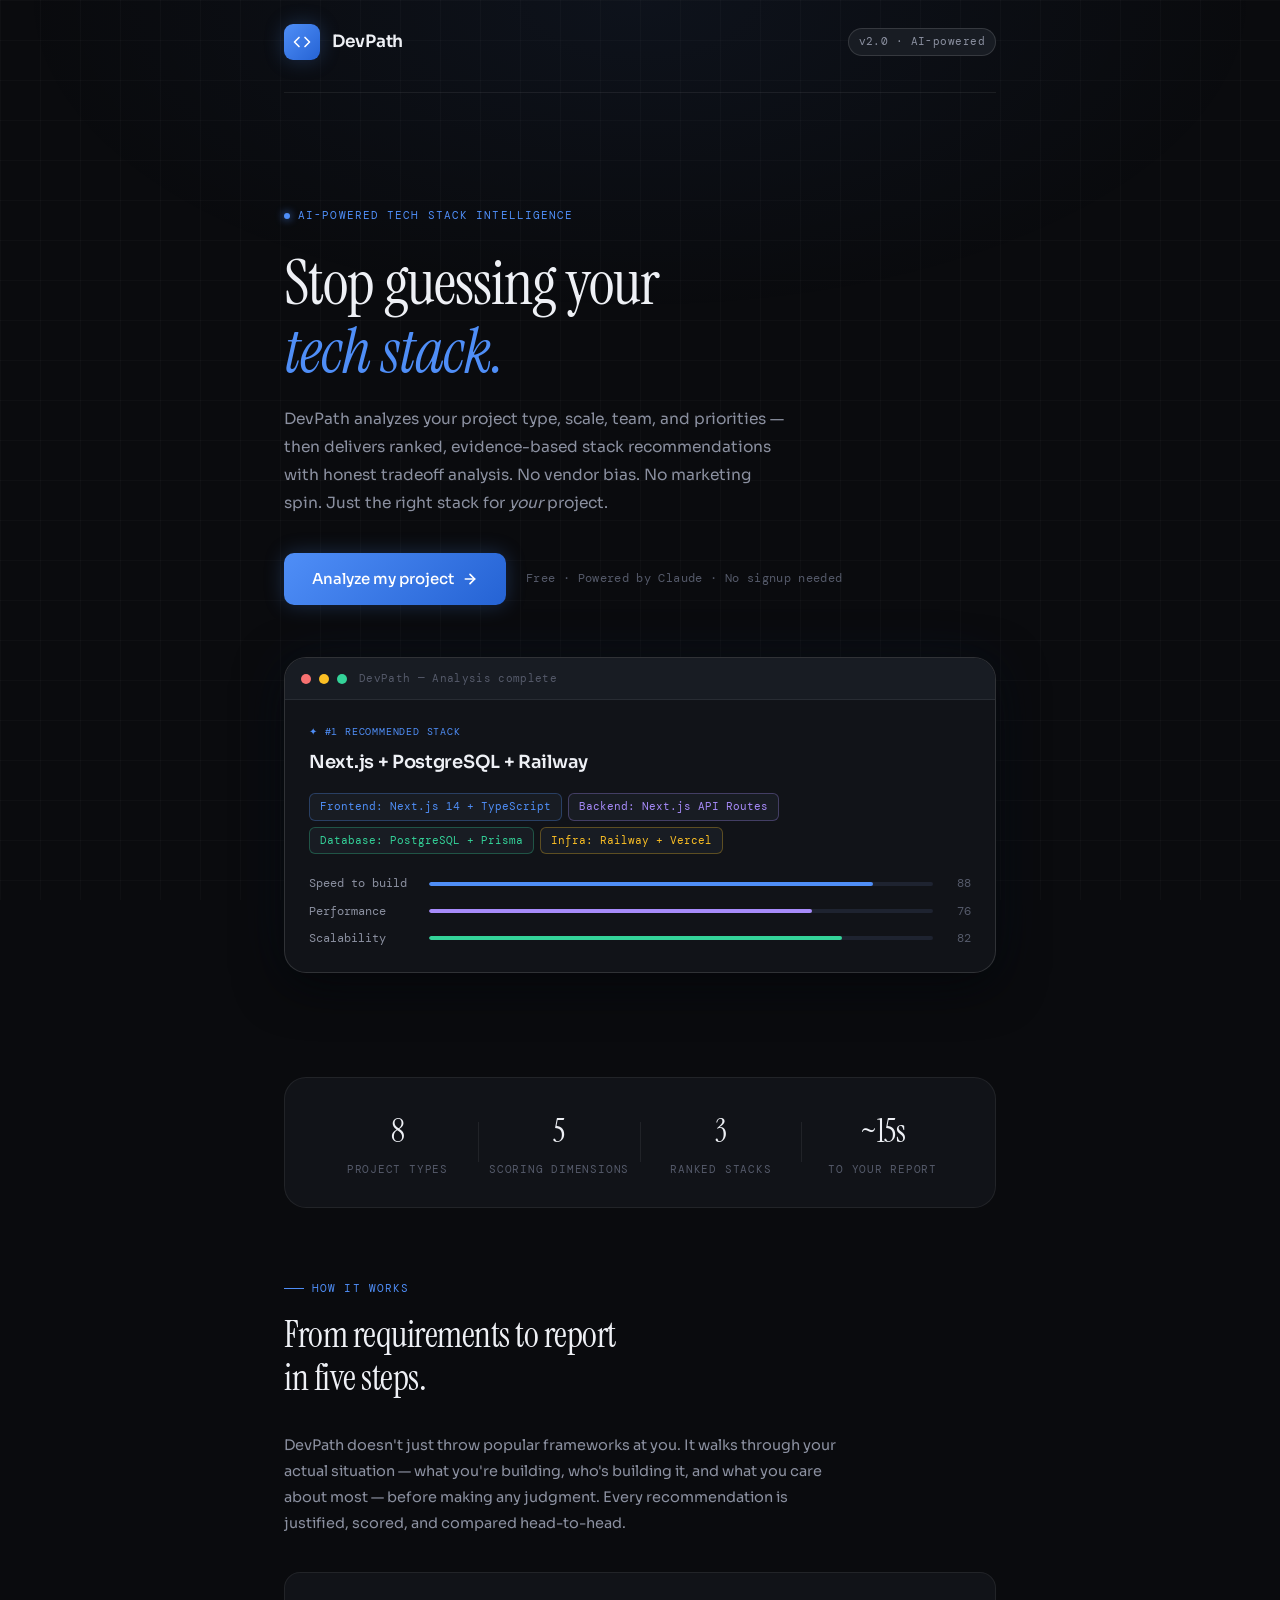
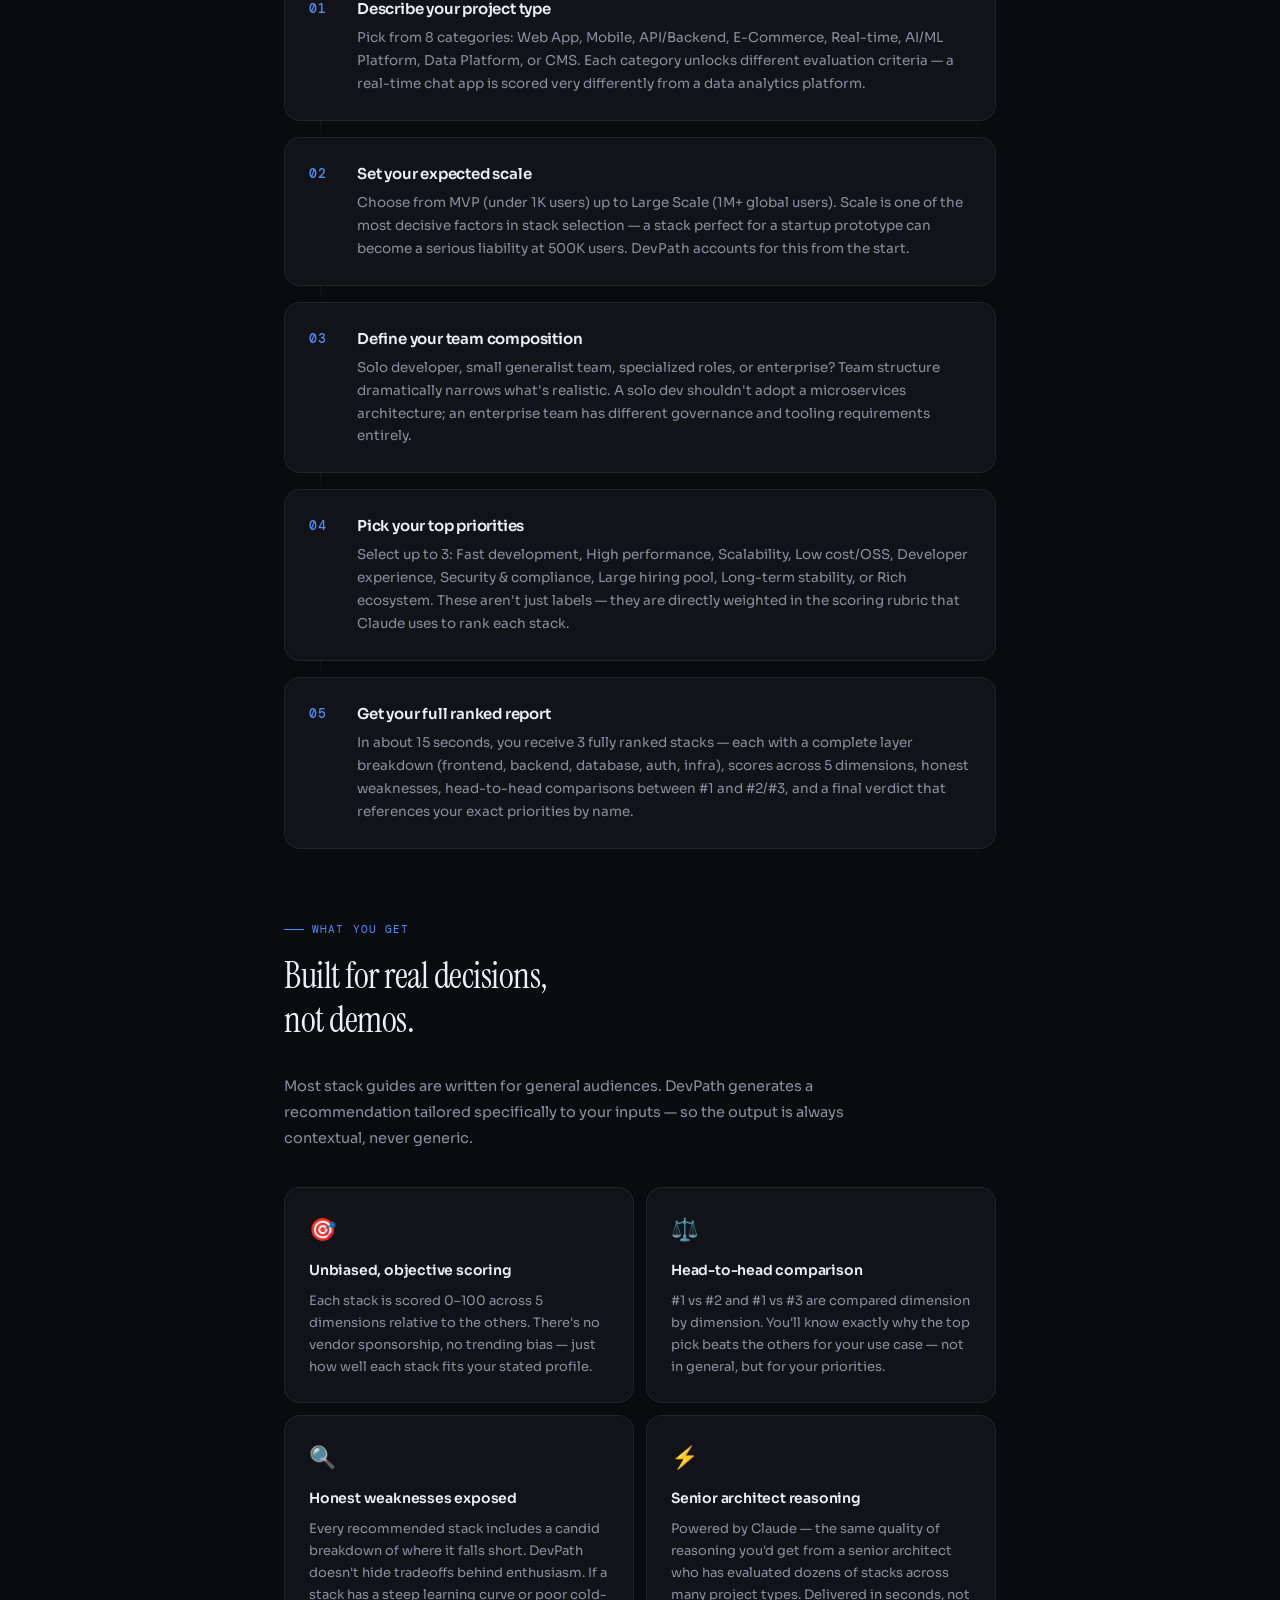
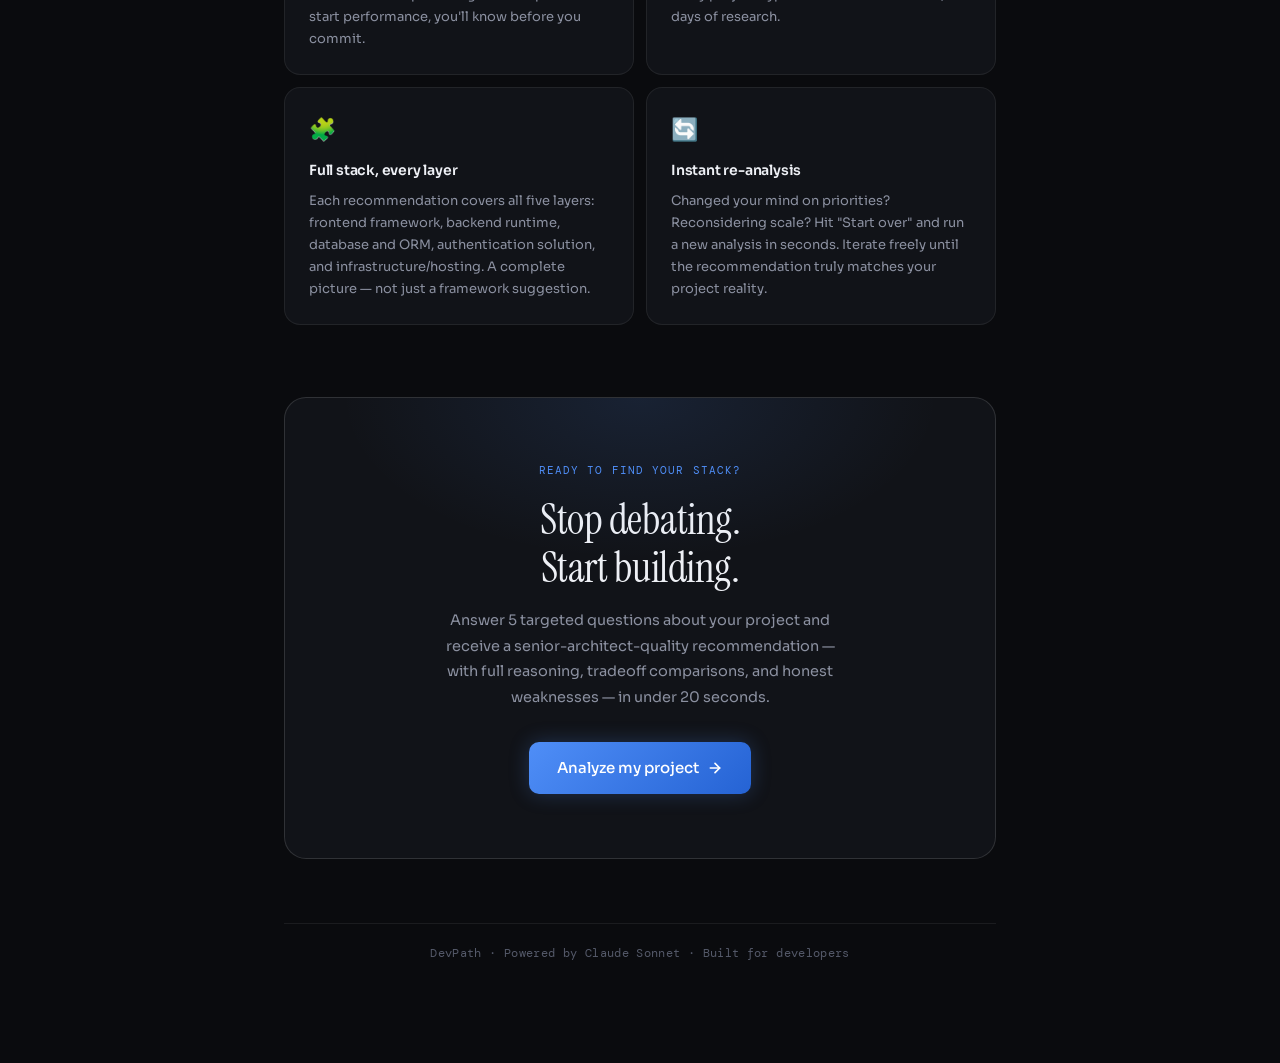
==== index.html @ 0ebc1e2a "Stable" ====
<!DOCTYPE html>
<html lang="en">
<head>
  <meta charset="UTF-8" />
  <meta name="viewport" content="width=device-width, initial-scale=1.0" />
  <title>DevPath — Tech Stack Recommender</title>
  <link rel="preconnect" href="https://fonts.googleapis.com" />
  <link rel="preconnect" href="https://fonts.gstatic.com" crossorigin />
  <link href="https://fonts.googleapis.com/css2?family=DM+Mono:ital,wght@0,300;0,400;0,500;1,300&family=Instrument+Serif:ital@0;1&family=Sora:wght@300;400;500;600;700&display=swap" rel="stylesheet" />
  <link rel="stylesheet" href="daaz.css" />
</head>
<body>

<div class="app-wrap">

  <!-- ── Nav ── -->
  <nav class="nav">
    <div class="nav-logo">
      <svg viewBox="0 0 24 24" fill="none" stroke="white" stroke-width="2.2" stroke-linecap="round" stroke-linejoin="round">
        <polyline points="16 18 22 12 16 6"/><polyline points="8 6 2 12 8 18"/>
      </svg>
    </div>
    <span class="nav-name">DevPath</span>
    <span class="nav-tag">v2.0 · AI-powered</span>
  </nav>

  <!-- ══════════════════════════════════════
       HERO
  ══════════════════════════════════════ -->
  <div class="hero">
    <div class="hero-eyebrow">
      <span class="hero-eyebrow-dot"></span>
      AI-Powered Tech Stack Intelligence
    </div>
    <h1 class="hero-title">Stop guessing your<br><em>tech stack.</em></h1>
    <p class="hero-desc">
      DevPath analyzes your project type, scale, team, and priorities — then delivers
      ranked, evidence-based stack recommendations with honest tradeoff analysis.
      No vendor bias. No marketing spin. Just the right stack for <em>your</em> project.
    </p>
    <div class="hero-cta-row">
      <a href="app.html" class="btn-primary btn-hero">
        <span>Analyze my project</span>
        <svg width="16" height="16" viewBox="0 0 24 24" fill="none" stroke="currentColor" stroke-width="2.5" stroke-linecap="round" stroke-linejoin="round">
          <line x1="5" y1="12" x2="19" y2="12"/><polyline points="12 5 19 12 12 19"/>
        </svg>
      </a>
      <div class="hero-cta-note">Free · Powered by Claude · No signup needed</div>
    </div>

    <!-- Preview Card -->
    <div class="hero-preview">
      <div class="preview-bar">
        <div class="preview-dot r"></div>
        <div class="preview-dot y"></div>
        <div class="preview-dot g"></div>
        <span class="preview-bar-label">DevPath — Analysis complete</span>
      </div>
      <div class="preview-body">
        <div class="preview-rec-badge">✦ #1 Recommended Stack</div>
        <div class="preview-stack-name">Next.js + PostgreSQL + Railway</div>
        <div class="preview-chips">
          <span class="preview-chip fe">Frontend: Next.js 14 + TypeScript</span>
          <span class="preview-chip be">Backend: Next.js API Routes</span>
          <span class="preview-chip db">Database: PostgreSQL + Prisma</span>
          <span class="preview-chip inf">Infra: Railway + Vercel</span>
        </div>
        <div class="preview-bars">
          <div class="preview-bar-row">
            <span>Speed to build</span>
            <div class="preview-track"><div class="preview-fill pf-speed" style="width:88%"></div></div>
            <span>88</span>
          </div>
          <div class="preview-bar-row">
            <span>Performance</span>
            <div class="preview-track"><div class="preview-fill pf-perf" style="width:76%"></div></div>
            <span>76</span>
          </div>
          <div class="preview-bar-row">
            <span>Scalability</span>
            <div class="preview-track"><div class="preview-fill pf-scale" style="width:82%"></div></div>
            <span>82</span>
          </div>
        </div>
      </div>
    </div>
  </div>

  <!-- ══════════════════════════════════════
       STATS BAR
  ══════════════════════════════════════ -->
  <div class="stats-bar">
    <div class="stat-item">
      <div class="stat-num">8</div>
      <div class="stat-label">Project types</div>
    </div>
    <div class="stat-divider"></div>
    <div class="stat-item">
      <div class="stat-num">5</div>
      <div class="stat-label">Scoring dimensions</div>
    </div>
    <div class="stat-divider"></div>
    <div class="stat-item">
      <div class="stat-num">3</div>
      <div class="stat-label">Ranked stacks</div>
    </div>
    <div class="stat-divider"></div>
    <div class="stat-item">
      <div class="stat-num">~15s</div>
      <div class="stat-label">To your report</div>
    </div>
  </div>

  <!-- ══════════════════════════════════════
       HOW IT WORKS
  ══════════════════════════════════════ -->
  <div class="how-section">
    <div class="how-eyebrow">How it works</div>
    <h2 class="how-title">From requirements to report<br>in five steps.</h2>
    <p class="how-subtitle">
      DevPath doesn't just throw popular frameworks at you. It walks through your actual situation —
      what you're building, who's building it, and what you care about most — before making any judgment.
      Every recommendation is justified, scored, and compared head-to-head.
    </p>

    <div class="how-steps">

      <div class="how-step">
        <div class="how-step-num">01</div>
        <div class="how-step-body">
          <div class="how-step-title">Describe your project type</div>
          <div class="how-step-desc">
            Pick from 8 categories: Web App, Mobile, API/Backend, E-Commerce, Real-time,
            AI/ML Platform, Data Platform, or CMS. Each category unlocks different evaluation
            criteria — a real-time chat app is scored very differently from a data analytics platform.
          </div>
        </div>
      </div>
      <div class="how-connector"></div>

      <div class="how-step">
        <div class="how-step-num">02</div>
        <div class="how-step-body">
          <div class="how-step-title">Set your expected scale</div>
          <div class="how-step-desc">
            Choose from MVP (under 1K users) up to Large Scale (1M+ global users). Scale is one of
            the most decisive factors in stack selection — a stack perfect for a startup prototype
            can become a serious liability at 500K users. DevPath accounts for this from the start.
          </div>
        </div>
      </div>
      <div class="how-connector"></div>

      <div class="how-step">
        <div class="how-step-num">03</div>
        <div class="how-step-body">
          <div class="how-step-title">Define your team composition</div>
          <div class="how-step-desc">
            Solo developer, small generalist team, specialized roles, or enterprise? Team structure
            dramatically narrows what's realistic. A solo dev shouldn't adopt a microservices
            architecture; an enterprise team has different governance and tooling requirements entirely.
          </div>
        </div>
      </div>
      <div class="how-connector"></div>

      <div class="how-step">
        <div class="how-step-num">04</div>
        <div class="how-step-body">
          <div class="how-step-title">Pick your top priorities</div>
          <div class="how-step-desc">
            Select up to 3: Fast development, High performance, Scalability, Low cost/OSS,
            Developer experience, Security &amp; compliance, Large hiring pool, Long-term stability,
            or Rich ecosystem. These aren't just labels — they are directly weighted in the scoring
            rubric that Claude uses to rank each stack.
          </div>
        </div>
      </div>
      <div class="how-connector"></div>

      <div class="how-step">
        <div class="how-step-num">05</div>
        <div class="how-step-body">
          <div class="how-step-title">Get your full ranked report</div>
          <div class="how-step-desc">
            In about 15 seconds, you receive 3 fully ranked stacks — each with a complete layer
            breakdown (frontend, backend, database, auth, infra), scores across 5 dimensions,
            honest weaknesses, head-to-head comparisons between #1 and #2/#3, and a final
            verdict that references your exact priorities by name.
          </div>
        </div>
      </div>

    </div>
  </div>

  <!-- ══════════════════════════════════════
       FEATURE GRID
  ══════════════════════════════════════ -->
  <div class="feat-section">
    <div class="how-eyebrow">What you get</div>
    <h2 class="how-title">Built for real decisions,<br>not demos.</h2>
    <p class="how-subtitle">
      Most stack guides are written for general audiences. DevPath generates a recommendation
      tailored specifically to your inputs — so the output is always contextual, never generic.
    </p>

    <div class="feat-grid">
      <div class="feat-card">
        <div class="feat-icon">🎯</div>
        <div class="feat-title">Unbiased, objective scoring</div>
        <div class="feat-desc">
          Each stack is scored 0–100 across 5 dimensions relative to the others. There's no
          vendor sponsorship, no trending bias — just how well each stack fits your stated profile.
        </div>
      </div>
      <div class="feat-card">
        <div class="feat-icon">⚖️</div>
        <div class="feat-title">Head-to-head comparison</div>
        <div class="feat-desc">
          #1 vs #2 and #1 vs #3 are compared dimension by dimension. You'll know exactly why
          the top pick beats the others for your use case — not in general, but for your priorities.
        </div>
      </div>
      <div class="feat-card">
        <div class="feat-icon">🔍</div>
        <div class="feat-title">Honest weaknesses exposed</div>
        <div class="feat-desc">
          Every recommended stack includes a candid breakdown of where it falls short. DevPath
          doesn't hide tradeoffs behind enthusiasm. If a stack has a steep learning curve or
          poor cold-start performance, you'll know before you commit.
        </div>
      </div>
      <div class="feat-card">
        <div class="feat-icon">⚡</div>
        <div class="feat-title">Senior architect reasoning</div>
        <div class="feat-desc">
          Powered by Claude — the same quality of reasoning you'd get from a senior architect
          who has evaluated dozens of stacks across many project types. Delivered in seconds,
          not days of research.
        </div>
      </div>
      <div class="feat-card">
        <div class="feat-icon">🧩</div>
        <div class="feat-title">Full stack, every layer</div>
        <div class="feat-desc">
          Each recommendation covers all five layers: frontend framework, backend runtime,
          database and ORM, authentication solution, and infrastructure/hosting. A complete
          picture — not just a framework suggestion.
        </div>
      </div>
      <div class="feat-card">
        <div class="feat-icon">🔄</div>
        <div class="feat-title">Instant re-analysis</div>
        <div class="feat-desc">
          Changed your mind on priorities? Reconsidering scale? Hit "Start over" and run a
          new analysis in seconds. Iterate freely until the recommendation truly matches your
          project reality.
        </div>
      </div>
    </div>
  </div>

  <!-- ══════════════════════════════════════
       BOTTOM CTA
  ══════════════════════════════════════ -->
  <div class="bottom-cta">
    <div class="bottom-cta-glow"></div>
    <div class="bottom-cta-label">Ready to find your stack?</div>
    <h2 class="bottom-cta-title">Stop debating.<br>Start building.</h2>
    <p class="bottom-cta-desc">
      Answer 5 targeted questions about your project and receive a senior-architect-quality
      recommendation — with full reasoning, tradeoff comparisons, and honest weaknesses —
      in under 20 seconds.
    </p>
    <a href="app.html" class="btn-primary btn-hero">
      <span>Analyze my project</span>
      <svg width="16" height="16" viewBox="0 0 24 24" fill="none" stroke="currentColor" stroke-width="2.5" stroke-linecap="round" stroke-linejoin="round">
        <line x1="5" y1="12" x2="19" y2="12"/><polyline points="12 5 19 12 12 19"/>
      </svg>
    </a>
  </div>

  <footer>DevPath · Powered by Claude Sonnet · Built for developers</footer>

</div><!-- /app-wrap -->

</body>
</html>
---- daaz.css ----
/* ── Reset & Base ── */
    *, *::before, *::after { box-sizing: border-box; margin: 0; padding: 0; }
    html { scroll-behavior: smooth; }

    :root {
      --bg:        #0a0b0e;
      --bg-2:      #111318;
      --bg-3:      #181c23;
      --bg-4:      #1e2330;
      --border:    rgba(255,255,255,0.07);
      --border-md: rgba(255,255,255,0.13);
      --border-hi: rgba(255,255,255,0.22);
      --text:      #eef0f5;
      --text-2:    #8b90a0;
      --text-3:    #555a6a;
      --accent:    #4f8ef7;
      --accent-2:  #2563d4;
      --accent-bg: rgba(79,142,247,0.10);
      --accent-glow: rgba(79,142,247,0.25);
      --green:     #34d399;
      --green-bg:  rgba(52,211,153,0.10);
      --amber:     #fbbf24;
      --amber-bg:  rgba(251,191,36,0.10);
      --red:       #f87171;
      --red-bg:    rgba(248,113,113,0.10);
      --purple:    #a78bfa;
      --purple-bg: rgba(167,139,250,0.10);
      --r-sm: 6px;
      --r:    10px;
      --r-lg: 16px;
      --r-xl: 22px;
      --font-body: 'Sora', sans-serif;
      --font-display: 'Instrument Serif', Georgia, serif;
      --font-mono: 'DM Mono', 'Courier New', monospace;
      --shadow-sm: 0 1px 3px rgba(0,0,0,0.4);
      --shadow:    0 4px 20px rgba(0,0,0,0.5);
      --shadow-lg: 0 12px 48px rgba(0,0,0,0.7);
    }

    body {
      background: var(--bg);
      color: var(--text);
      font-family: var(--font-body);
      min-height: 100vh;
      line-height: 1.6;
      overflow-x: hidden;
    }

    /* ── Background Grid ── */
    body::before {
      content: '';
      position: fixed; inset: 0; z-index: 0;
      background-image:
        linear-gradient(rgba(255,255,255,0.022) 1px, transparent 1px),
        linear-gradient(90deg, rgba(255,255,255,0.022) 1px, transparent 1px);
      background-size: 40px 40px;
      pointer-events: none;
    }
    body::after {
      content: '';
      position: fixed; inset: 0; z-index: 0;
      background: radial-gradient(ellipse 70% 50% at 50% 0%, rgba(79,142,247,0.06) 0%, transparent 70%);
      pointer-events: none;
    }

    /* ── Layout ── */
    .app-wrap {
      position: relative; z-index: 1;
      max-width: 760px;
      margin: 0 auto;
      padding: 0 24px 80px;
    }

    /* ── Nav ── */
    .nav {
      display: flex; align-items: center; gap: 12px;
      padding: 24px 0 32px;
      border-bottom: 1px solid var(--border);
      margin-bottom: 48px;
    }
    .nav-logo {
      width: 36px; height: 36px; border-radius: 9px;
      background: linear-gradient(135deg, var(--accent), var(--accent-2));
      display: flex; align-items: center; justify-content: center;
      box-shadow: 0 0 20px var(--accent-glow);
    }
    .nav-logo svg { width: 18px; height: 18px; }
    .nav-name { font-size: 17px; font-weight: 600; letter-spacing: -0.3px; }
    .nav-tag {
      margin-left: auto;
      font-family: var(--font-mono); font-size: 11px;
      padding: 4px 10px; border-radius: 20px;
      border: 1px solid var(--border-md);
      color: var(--text-2); background: var(--bg-3);
      letter-spacing: 0.04em;
    }

    /* ── API Key Gate ── */
    #apiGate {
      padding: 40px 0;
    }
    .gate-eyebrow {
      font-family: var(--font-mono); font-size: 11px;
      text-transform: uppercase; letter-spacing: 0.1em;
      color: var(--accent); margin-bottom: 16px;
      display: flex; align-items: center; gap: 8px;
    }
    .gate-eyebrow::before {
      content: ''; width: 20px; height: 1px; background: var(--accent);
    }
    .gate-title {
      font-family: var(--font-display);
      font-size: clamp(32px, 5vw, 52px);
      line-height: 1.15; font-weight: 400;
      letter-spacing: -0.5px;
      margin-bottom: 16px;
    }
    .gate-title em { font-style: italic; color: var(--accent); }
    .gate-desc {
      font-size: 15px; color: var(--text-2); line-height: 1.75;
      max-width: 520px; margin-bottom: 36px;
    }
    .gate-features {
      display: grid; grid-template-columns: 1fr 1fr;
      gap: 10px; margin-bottom: 40px;
    }
    .gate-feat {
      display: flex; align-items: flex-start; gap: 10px;
      padding: 14px 16px;
      background: var(--bg-2); border: 1px solid var(--border);
      border-radius: var(--r); font-size: 13px; line-height: 1.5;
    }
    .gate-feat-icon { font-size: 16px; flex-shrink: 0; margin-top: 1px; }
    .gate-feat-text { color: var(--text-2); }
    .gate-feat-text strong { color: var(--text); display: block; font-weight: 500; margin-bottom: 2px; }

    .key-form { display: flex; flex-direction: column; gap: 10px; max-width: 480px; }
    .key-label { font-size: 13px; font-weight: 500; color: var(--text-2); }
    .key-input-row { display: flex; gap: 10px; }
    .key-input {
      flex: 1; padding: 12px 16px;
      background: var(--bg-2); border: 1px solid var(--border-md);
      border-radius: var(--r); font-size: 14px; font-family: var(--font-mono);
      color: var(--text); outline: none; transition: border-color 0.2s, box-shadow 0.2s;
      letter-spacing: 0.03em;
    }
    .key-input:focus { border-color: var(--accent); box-shadow: 0 0 0 3px var(--accent-glow); }
    .key-input::placeholder { color: var(--text-3); letter-spacing: 0; font-family: var(--font-body); }
    .btn-primary {
      padding: 12px 24px;
      background: linear-gradient(135deg, var(--accent), var(--accent-2));
      border: none; border-radius: var(--r);
      font-size: 14px; font-weight: 500; font-family: var(--font-body);
      color: #fff; cursor: pointer;
      transition: transform 0.15s, box-shadow 0.15s;
      white-space: nowrap;
      box-shadow: 0 0 20px var(--accent-glow);
    }
    .btn-primary:hover { transform: translateY(-1px); box-shadow: 0 4px 24px var(--accent-glow); }
    .btn-primary:active { transform: translateY(0); }
    .btn-primary:disabled { opacity: 0.4; cursor: not-allowed; transform: none; }
    .key-hint {
      font-size: 12px; color: var(--text-3); line-height: 1.5;
    }
    .key-hint a { color: var(--accent); text-decoration: none; }
    .key-hint a:hover { text-decoration: underline; }
    .key-error { font-size: 13px; color: var(--red); margin-top: 6px; display: none; }

    /* ── Main App ── */
    #mainApp { display: block; }

    /* ── Step Indicator ── */
    .step-bar {
      display: flex; align-items: center; gap: 0;
      margin-bottom: 44px; position: relative;
    }
    .step-item { display: flex; align-items: center; flex: 1; }
    .step-item:last-child { flex: 0; }
    .step-dot-wrap {
      display: flex; flex-direction: column; align-items: center; gap: 6px;
      position: relative; z-index: 1;
    }
    .step-dot {
      width: 32px; height: 32px; border-radius: 50%;
      border: 1px solid var(--border-md);
      background: var(--bg-2);
      display: flex; align-items: center; justify-content: center;
      font-size: 12px; font-weight: 500; color: var(--text-3);
      transition: all 0.3s; flex-shrink: 0;
    }
    .step-dot.active { border-color: var(--accent); background: var(--accent-bg); color: var(--accent); box-shadow: 0 0 12px var(--accent-glow); }
    .step-dot.done { border-color: var(--green); background: var(--green-bg); color: var(--green); }
    .step-dot.done::after { content: '✓'; font-size: 13px; }
    .step-dot.done span { display: none; }
    .step-connector { flex: 1; height: 1px; background: var(--border); margin: 0 2px; margin-bottom: 22px; transition: background 0.3s; }
    .step-connector.done { background: var(--green); opacity: 0.4; }
    .step-label { font-size: 10px; color: var(--text-3); font-family: var(--font-mono); text-transform: uppercase; letter-spacing: 0.06em; white-space: nowrap; }
    .step-label.active { color: var(--accent); }
    .step-label.done { color: var(--green); }

    /* ── Section Panels ── */
    .section { display: none; animation: slideUp 0.35s cubic-bezier(0.16,1,0.3,1); }
    .section.active { display: block; }
    @keyframes slideUp { from { opacity: 0; transform: translateY(12px); } to { opacity: 1; transform: translateY(0); } }

    .q-eyebrow {
      font-family: var(--font-mono); font-size: 11px;
      text-transform: uppercase; letter-spacing: 0.08em;
      color: var(--text-3); margin-bottom: 8px;
    }
    .q-title { font-size: 22px; font-weight: 600; letter-spacing: -0.4px; margin-bottom: 6px; }
    .q-sub { font-size: 14px; color: var(--text-2); margin-bottom: 28px; line-height: 1.6; }

    /* ── Option Cards ── */
    .option-grid {
      display: grid;
      grid-template-columns: repeat(auto-fill, minmax(160px, 1fr));
      gap: 10px; margin-bottom: 32px;
    }
    .option-card {
      padding: 16px; border-radius: var(--r-lg);
      border: 1px solid var(--border); background: var(--bg-2);
      cursor: pointer; transition: all 0.2s; display: flex; flex-direction: column; gap: 6px;
      user-select: none;
    }
    .option-card:hover { border-color: var(--border-hi); background: var(--bg-3); transform: translateY(-1px); }
    .option-card.selected {
      border-color: var(--accent); background: var(--accent-bg);
      box-shadow: 0 0 16px var(--accent-glow);
    }
    .oc-icon { font-size: 22px; line-height: 1; }
    .oc-name { font-size: 14px; font-weight: 500; color: var(--text); }
    .oc-hint { font-size: 12px; color: var(--text-2); line-height: 1.4; }

    /* ── Tag Pills ── */
    .tag-grid { display: flex; flex-wrap: wrap; gap: 8px; margin-bottom: 32px; }
    .tag-pill {
      padding: 8px 16px; border-radius: 24px;
      border: 1px solid var(--border-md); background: var(--bg-2);
      font-size: 13px; cursor: pointer;
      transition: all 0.2s; user-select: none; color: var(--text-2);
    }
    .tag-pill:hover { border-color: var(--border-hi); color: var(--text); }
    .tag-pill.selected { border-color: var(--accent); background: var(--accent-bg); color: var(--accent); font-weight: 500; }

    /* ── Textarea ── */
    .dp-textarea {
      width: 100%; min-height: 100px; padding: 14px 16px;
      background: var(--bg-2); border: 1px solid var(--border-md);
      border-radius: var(--r-lg); font-size: 14px; font-family: var(--font-body);
      color: var(--text); outline: none; resize: vertical;
      line-height: 1.7; transition: border-color 0.2s, box-shadow 0.2s;
      margin-bottom: 28px;
    }
    .dp-textarea:focus { border-color: var(--accent); box-shadow: 0 0 0 3px var(--accent-glow); }
    .dp-textarea::placeholder { color: var(--text-3); }

    /* ── Nav Buttons ── */
    .nav-row { display: flex; gap: 10px; align-items: center; }
    .btn-back {
      padding: 11px 20px;
      border: 1px solid var(--border-md); border-radius: var(--r);
      background: transparent; font-size: 14px; cursor: pointer;
      color: var(--text-2); font-family: var(--font-body);
      transition: all 0.2s;
    }
    .btn-back:hover { border-color: var(--border-hi); color: var(--text); }
    .progress-hint { font-size: 12px; color: var(--text-3); margin-left: auto; font-family: var(--font-mono); }

    /* ── Loading ── */
    #stepLoading {
      padding: 80px 0; text-align: center;
    }
    .loader-ring {
      width: 48px; height: 48px; border-radius: 50%;
      border: 2px solid var(--border-md);
      border-top-color: var(--accent);
      animation: spin 0.8s linear infinite;
      margin: 0 auto 20px;
    }
    @keyframes spin { to { transform: rotate(360deg); } }
    .loader-status { font-family: var(--font-mono); font-size: 13px; color: var(--text-2); }
    .loader-sub { font-size: 12px; color: var(--text-3); margin-top: 6px; }

    /* ── Results ── */
    .result-intro { margin-bottom: 36px; }
    .result-eyebrow {
      display: flex; align-items: center; gap: 8px;
      font-family: var(--font-mono); font-size: 11px;
      text-transform: uppercase; letter-spacing: 0.08em; color: var(--green);
      margin-bottom: 12px;
    }
    .result-eyebrow::before { content: ''; width: 16px; height: 1px; background: var(--green); }
    .result-title { font-family: var(--font-display); font-size: 32px; font-weight: 400; letter-spacing: -0.3px; margin-bottom: 8px; }
    .result-sub { font-size: 14px; color: var(--text-2); line-height: 1.7; }

    /* ── Stack Card ── */
    .stack-card {
      border: 1px solid var(--border);
      border-radius: var(--r-xl); padding: 24px;
      margin-bottom: 16px; background: var(--bg-2);
      transition: border-color 0.3s;
    }
    .stack-card.recommended {
      border-color: var(--accent);
      background: linear-gradient(160deg, var(--bg-3) 0%, var(--bg-2) 100%);
      box-shadow: 0 0 32px var(--accent-glow), inset 0 0 40px rgba(79,142,247,0.03);
    }
    .stack-header { display: flex; align-items: flex-start; gap: 14px; margin-bottom: 20px; }
    .stack-rank-badge {
      width: 38px; height: 38px; border-radius: 10px;
      display: flex; align-items: center; justify-content: center;
      font-family: var(--font-mono); font-size: 14px; font-weight: 500;
      flex-shrink: 0;
    }
    .rank-1 { background: var(--accent-bg); color: var(--accent); border: 1px solid rgba(79,142,247,0.3); }
    .rank-2 { background: var(--bg-3); color: var(--text-3); border: 1px solid var(--border); }
    .rank-3 { background: var(--bg-3); color: var(--text-3); border: 1px solid var(--border); }
    .stack-name-col { flex: 1; }
    .stack-name {
      font-size: 17px; font-weight: 600; letter-spacing: -0.3px;
      display: flex; align-items: center; gap: 10px; flex-wrap: wrap; margin-bottom: 4px;
    }
    .rec-chip {
      font-size: 10px; font-family: var(--font-mono); text-transform: uppercase; letter-spacing: 0.06em;
      padding: 3px 10px; border-radius: 20px;
      background: var(--accent-bg); color: var(--accent);
      border: 1px solid rgba(79,142,247,0.3);
    }
    .stack-tagline { font-size: 13px; color: var(--text-2); line-height: 1.5; }

    /* ── Layer Chips ── */
    .layer-wrap { display: flex; flex-wrap: wrap; gap: 6px; margin-bottom: 18px; }
    .layer-chip {
      font-size: 11px; font-family: var(--font-mono);
      padding: 4px 10px; border-radius: var(--r-sm);
      background: var(--bg-3); border: 1px solid var(--border);
      color: var(--text-2);
    }
    .layer-chip.frontend { border-color: rgba(79,142,247,0.3); color: var(--accent); }
    .layer-chip.backend  { border-color: rgba(167,139,250,0.3); color: var(--purple); }
    .layer-chip.database { border-color: rgba(52,211,153,0.3); color: var(--green); }
    .layer-chip.infra    { border-color: rgba(251,191,36,0.3); color: var(--amber); }

    /* ── Score Bars ── */
    .scores-wrap { margin-bottom: 20px; display: flex; flex-direction: column; gap: 8px; }
    .score-row { display: flex; align-items: center; gap: 10px; }
    .score-label { font-size: 12px; color: var(--text-2); width: 110px; flex-shrink: 0; font-family: var(--font-mono); }
    .score-track { flex: 1; height: 4px; background: var(--bg-4); border-radius: 2px; overflow: hidden; }
    .score-fill { height: 100%; border-radius: 2px; width: 0; transition: width 1s cubic-bezier(0.16,1,0.3,1); }
    .fill-speed    { background: var(--accent); }
    .fill-performance { background: var(--purple); }
    .fill-scalability { background: var(--green); }
    .fill-cost     { background: var(--amber); }
    .fill-dx       { background: var(--red); }
    .score-num { font-size: 12px; font-family: var(--font-mono); color: var(--text-3); width: 28px; text-align: right; }

    /* ── Stack Body Text ── */
    .stack-body { font-size: 13.5px; color: var(--text-2); line-height: 1.75; }
    .stack-body strong { color: var(--text); font-weight: 500; }
    .stack-divider { border: none; border-top: 1px solid var(--border); margin: 16px 0; }

    .toggle-btn {
      font-size: 12px; font-family: var(--font-mono);
      color: var(--accent); cursor: pointer; border: none; background: none;
      padding: 6px 0; margin-top: 4px; display: inline-flex; align-items: center; gap: 4px;
      letter-spacing: 0.02em;
    }
    .collapsible { overflow: hidden; max-height: 0; transition: max-height 0.4s cubic-bezier(0.16,1,0.3,1); }
    .collapsible.open { max-height: 600px; }

    /* ── Comparison Section ── */
    .comparison-section { margin-top: 40px; }
    .section-label {
      font-family: var(--font-mono); font-size: 11px;
      text-transform: uppercase; letter-spacing: 0.08em; color: var(--text-3);
      margin-bottom: 16px; padding-bottom: 10px; border-bottom: 1px solid var(--border);
    }
    .comparison-card {
      background: var(--bg-2); border: 1px solid var(--border);
      border-radius: var(--r-lg); padding: 20px; margin-bottom: 12px;
    }
    .comp-title { font-size: 13px; font-weight: 500; color: var(--text); margin-bottom: 14px; }
    .vs-grid { display: grid; grid-template-columns: 1fr auto 1fr; gap: 12px; align-items: start; }
    .vs-col { }
    .vs-head {
      font-family: var(--font-mono); font-size: 10px; text-transform: uppercase;
      letter-spacing: 0.06em; color: var(--text-3); margin-bottom: 6px;
    }
    .vs-body { font-size: 13px; line-height: 1.6; }
    .vs-win { color: var(--green); }
    .vs-lose { color: var(--red); }
    .vs-separator { display: flex; align-items: center; justify-content: center; padding-top: 20px; }
    .vs-pill {
      font-size: 10px; font-family: var(--font-mono); letter-spacing: 0.06em;
      padding: 4px 10px; border-radius: 20px; border: 1px solid var(--border-md);
      color: var(--text-3); background: var(--bg-3);
    }

    /* ── Reasoning Section ── */
    .reasoning-section { margin-top: 40px; }
    .reason-card {
      background: var(--bg-2); border: 1px solid var(--border);
      border-radius: var(--r-lg); padding: 20px; margin-bottom: 10px;
    }
    .reason-head { font-size: 12px; font-weight: 500; color: var(--text-2); margin-bottom: 8px; font-family: var(--font-mono); text-transform: uppercase; letter-spacing: 0.06em; }
    .reason-body { font-size: 14px; color: var(--text); line-height: 1.75; }

    /* ── Verdict ── */
    .verdict-card {
      margin-top: 32px;
      background: linear-gradient(135deg, var(--accent-bg) 0%, var(--purple-bg) 100%);
      border: 1px solid rgba(79,142,247,0.25);
      border-radius: var(--r-xl); padding: 28px;
    }
    .verdict-label {
      font-family: var(--font-mono); font-size: 11px; text-transform: uppercase;
      letter-spacing: 0.08em; color: var(--accent); margin-bottom: 10px;
      display: flex; align-items: center; gap: 8px;
    }
    .verdict-label::before { content: ''; width: 16px; height: 1px; background: var(--accent); }
    .verdict-text {
      font-family: var(--font-display); font-size: 20px;
      line-height: 1.65; color: var(--text); font-weight: 400;
    }

    /* ── Restart ── */
    .restart-area { margin-top: 48px; padding-top: 32px; border-top: 1px solid var(--border); text-align: center; }
    .restart-area p { font-size: 14px; color: var(--text-2); margin-bottom: 14px; }
    .btn-restart {
      padding: 11px 24px;
      border: 1px solid var(--border-md); border-radius: var(--r);
      background: var(--bg-2); font-size: 14px; cursor: pointer;
      color: var(--text-2); font-family: var(--font-body);
      transition: all 0.2s; display: inline-flex; align-items: center; gap: 6px;
    }
    .btn-restart:hover { border-color: var(--border-hi); color: var(--text); }

    /* ── Error ── */
    .error-panel {
      background: var(--red-bg); border: 1px solid rgba(248,113,113,0.3);
      border-radius: var(--r-lg); padding: 20px; margin-top: 16px;
    }
    .error-title { font-size: 14px; font-weight: 500; color: var(--red); margin-bottom: 6px; }
    .error-body { font-size: 13px; color: var(--text-2); line-height: 1.6; }
    .error-code { font-family: var(--font-mono); font-size: 12px; color: var(--text-3); margin-top: 8px; word-break: break-all; }

    /* ── Footer ── */
    footer {
      text-align: center; padding: 20px 0;
      font-size: 12px; color: var(--text-3); font-family: var(--font-mono);
      border-top: 1px solid var(--border); margin-top: 32px; letter-spacing: 0.03em;
    }

    /* ── Responsive ── */
    @media (max-width: 520px) {
      .gate-features { grid-template-columns: 1fr; }
      .key-input-row { flex-direction: column; }
      .option-grid { grid-template-columns: repeat(2, 1fr); }
      .vs-grid { grid-template-columns: 1fr; }
      .vs-separator { display: none; }
    }
/* ══════════════════════════════════════
   LANDING PAGE
══════════════════════════════════════ */

/* ── Hero ── */
.hero {
  padding: 60px 0 40px;
  position: relative;
}
.hero-eyebrow {
  display: inline-flex; align-items: center; gap: 8px;
  font-family: var(--font-mono); font-size: 11px;
  text-transform: uppercase; letter-spacing: 0.1em;
  color: var(--accent); margin-bottom: 24px;
}
.hero-eyebrow-dot {
  width: 6px; height: 6px; border-radius: 50%;
  background: var(--accent);
  box-shadow: 0 0 8px var(--accent);
  animation: pulse-dot 2s ease-in-out infinite;
}
@keyframes pulse-dot {
  0%, 100% { opacity: 1; transform: scale(1); }
  50% { opacity: 0.5; transform: scale(0.8); }
}
.hero-title {
  font-family: var(--font-display);
  font-size: clamp(38px, 6vw, 62px);
  line-height: 1.1; font-weight: 400;
  letter-spacing: -1px; margin-bottom: 20px;
}
.hero-title em { font-style: italic; color: var(--accent); }
.hero-desc {
  font-size: 15.5px; color: var(--text-2); line-height: 1.8;
  max-width: 500px; margin-bottom: 36px;
}
.hero-cta-row {
  display: flex; align-items: center; gap: 20px;
  margin-bottom: 52px; flex-wrap: wrap;
}
.btn-hero {
  display: inline-flex; align-items: center; gap: 8px;
  padding: 14px 28px; font-size: 15px;
}
.btn-hero svg { transition: transform 0.2s; }
.btn-hero:hover svg { transform: translateX(3px); }
.hero-cta-note {
  font-size: 12px; color: var(--text-3); font-family: var(--font-mono);
  letter-spacing: 0.03em;
}

/* ── Preview Card ── */
.hero-preview {
  background: var(--bg-2);
  border: 1px solid var(--border-md);
  border-radius: var(--r-xl);
  overflow: hidden;
  box-shadow: var(--shadow-lg), 0 0 60px rgba(79,142,247,0.08);
  margin-bottom: 64px;
}
.preview-bar {
  display: flex; align-items: center; gap: 8px;
  padding: 12px 16px;
  background: var(--bg-3);
  border-bottom: 1px solid var(--border);
}
.preview-dot {
  width: 10px; height: 10px; border-radius: 50%;
}
.preview-dot.r { background: #f87171; }
.preview-dot.y { background: #fbbf24; }
.preview-dot.g { background: #34d399; }
.preview-bar-label {
  font-family: var(--font-mono); font-size: 11px;
  color: var(--text-3); margin-left: 4px; letter-spacing: 0.03em;
}
.preview-body { padding: 24px; }
.preview-rec-badge {
  font-family: var(--font-mono); font-size: 10px;
  text-transform: uppercase; letter-spacing: 0.08em;
  color: var(--accent); margin-bottom: 8px;
}
.preview-stack-name {
  font-size: 18px; font-weight: 600; letter-spacing: -0.3px;
  margin-bottom: 16px; color: var(--text);
}
.preview-chips {
  display: flex; flex-wrap: wrap; gap: 6px; margin-bottom: 20px;
}
.preview-chip {
  font-size: 11px; font-family: var(--font-mono);
  padding: 4px 10px; border-radius: var(--r-sm);
  background: var(--bg-3); border: 1px solid var(--border);
  color: var(--text-2);
}
.preview-chip.fe { border-color: rgba(79,142,247,0.3); color: var(--accent); }
.preview-chip.be { border-color: rgba(167,139,250,0.3); color: var(--purple); }
.preview-chip.db { border-color: rgba(52,211,153,0.3); color: var(--green); }
.preview-chip.inf { border-color: rgba(251,191,36,0.3); color: var(--amber); }
.preview-bars { display: flex; flex-direction: column; gap: 8px; }
.preview-bar-row {
  display: flex; align-items: center; gap: 10px;
  font-size: 12px; color: var(--text-2); font-family: var(--font-mono);
}
.preview-bar-row span:first-child { width: 110px; flex-shrink: 0; }
.preview-bar-row span:last-child { width: 28px; text-align: right; color: var(--text-3); }
.preview-track {
  flex: 1; height: 4px; background: var(--bg-4);
  border-radius: 2px; overflow: hidden;
}
.preview-fill { height: 100%; border-radius: 2px; }
.pf-speed { background: var(--accent); }
.pf-perf  { background: var(--purple); }
.pf-scale { background: var(--green); }

/* ── Stats Bar ── */
.stats-bar {
  display: flex; align-items: center; justify-content: center;
  gap: 0; padding: 28px 32px;
  background: var(--bg-2);
  border: 1px solid var(--border);
  border-radius: var(--r-xl);
  margin-bottom: 72px;
}
.stat-item {
  flex: 1; text-align: center;
}
.stat-num {
  font-family: var(--font-display);
  font-size: 32px; font-weight: 400;
  color: var(--text); letter-spacing: -0.5px;
  margin-bottom: 4px;
}
.stat-label {
  font-family: var(--font-mono); font-size: 11px;
  color: var(--text-3); text-transform: uppercase;
  letter-spacing: 0.07em;
}
.stat-divider {
  width: 1px; height: 40px;
  background: var(--border); flex-shrink: 0;
}

/* ── How it Works ── */
.how-section {
  margin-bottom: 72px;
}
.how-eyebrow {
  font-family: var(--font-mono); font-size: 11px;
  text-transform: uppercase; letter-spacing: 0.1em;
  color: var(--accent); margin-bottom: 16px;
  display: flex; align-items: center; gap: 8px;
}
.how-eyebrow::before { content: ''; width: 20px; height: 1px; background: var(--accent); }
.how-title {
  font-family: var(--font-display);
  font-size: clamp(26px, 4vw, 36px);
  font-weight: 400; letter-spacing: -0.5px;
  line-height: 1.2; margin-bottom: 40px;
}
.how-steps {
  display: flex; flex-direction: column; gap: 0;
}
.how-step {
  display: flex; align-items: flex-start; gap: 20px;
  padding: 24px;
  background: var(--bg-2);
  border: 1px solid var(--border);
  border-radius: var(--r-lg);
  transition: border-color 0.2s, background 0.2s;
}
.how-step:hover {
  border-color: var(--border-md);
  background: var(--bg-3);
}
.how-connector {
  width: 1px; height: 16px;
  background: linear-gradient(to bottom, var(--border), transparent);
  margin-left: 36px;
}
.how-step-num {
  font-family: var(--font-mono); font-size: 13px;
  color: var(--accent); font-weight: 500;
  flex-shrink: 0; padding-top: 2px;
  letter-spacing: 0.05em;
  width: 28px;
}
.how-step-title {
  font-size: 15px; font-weight: 600;
  color: var(--text); margin-bottom: 6px;
  letter-spacing: -0.2px;
}
.how-step-desc {
  font-size: 13.5px; color: var(--text-2); line-height: 1.7;
}

/* ── Feature Grid ── */
.feat-section { margin-bottom: 72px; }
.feat-grid {
  display: grid; grid-template-columns: 1fr 1fr;
  gap: 12px;
}
.feat-card {
  padding: 24px;
  background: var(--bg-2);
  border: 1px solid var(--border);
  border-radius: var(--r-lg);
  transition: border-color 0.2s, transform 0.2s;
}
.feat-card:hover {
  border-color: var(--border-md);
  transform: translateY(-2px);
}
.feat-icon { font-size: 22px; margin-bottom: 12px; }
.feat-title {
  font-size: 14px; font-weight: 600;
  color: var(--text); margin-bottom: 8px;
  letter-spacing: -0.2px;
}
.feat-desc {
  font-size: 13px; color: var(--text-2); line-height: 1.7;
}

/* ── Bottom CTA ── */
.bottom-cta {
  position: relative; overflow: hidden;
  text-align: center;
  padding: 64px 32px;
  background: var(--bg-2);
  border: 1px solid var(--border-md);
  border-radius: var(--r-xl);
  margin-bottom: 64px;
}
.bottom-cta-glow {
  position: absolute; inset: 0; pointer-events: none;
  background: radial-gradient(ellipse 60% 50% at 50% 0%, rgba(79,142,247,0.12) 0%, transparent 70%);
}
.bottom-cta-label {
  font-family: var(--font-mono); font-size: 11px;
  text-transform: uppercase; letter-spacing: 0.1em;
  color: var(--accent); margin-bottom: 16px;
}
.bottom-cta-title {
  font-family: var(--font-display);
  font-size: clamp(28px, 4.5vw, 42px);
  font-weight: 400; letter-spacing: -0.5px;
  margin-bottom: 16px; line-height: 1.15;
}
.bottom-cta-desc {
  font-size: 14.5px; color: var(--text-2);
  max-width: 420px; margin: 0 auto 32px;
  line-height: 1.75;
}

/* ── Responsive additions ── */
@media (max-width: 520px) {
  .feat-grid { grid-template-columns: 1fr; }
  .stats-bar { flex-direction: column; gap: 20px; }
  .stat-divider { width: 40px; height: 1px; }
  .hero-cta-row { flex-direction: column; align-items: flex-start; }
}

/* ── Nav Home Button (app.html) ── */
.nav-home-btn {
  display: inline-flex; align-items: center; gap: 6px;
  font-size: 13px; font-family: var(--font-mono);
  color: var(--text-2); text-decoration: none;
  padding: 6px 12px; border-radius: var(--r);
  border: 1px solid var(--border);
  background: var(--bg-2);
  transition: color 0.2s, border-color 0.2s;
  margin-right: 8px;
  letter-spacing: 0.02em;
}
.nav-home-btn:hover { color: var(--text); border-color: var(--border-md); }

/* ── Landing subtitle under section titles ── */
.how-subtitle {
  font-size: 14.5px; color: var(--text-2);
  line-height: 1.8; max-width: 560px;
  margin-bottom: 36px; margin-top: -8px;
}

/* ── Restart button row (results page) ── */
.restart-btn-row {
  display: flex; align-items: center; justify-content: center;
  gap: 12px; flex-wrap: wrap;
}
.restart-btn-row a.btn-restart {
  text-decoration: none;
  display: inline-flex; align-items: center; gap: 6px;
}

/* ── btn-primary as anchor tag ── */
a.btn-primary {
  display: inline-flex; align-items: center; gap: 8px;
  text-decoration: none;
}
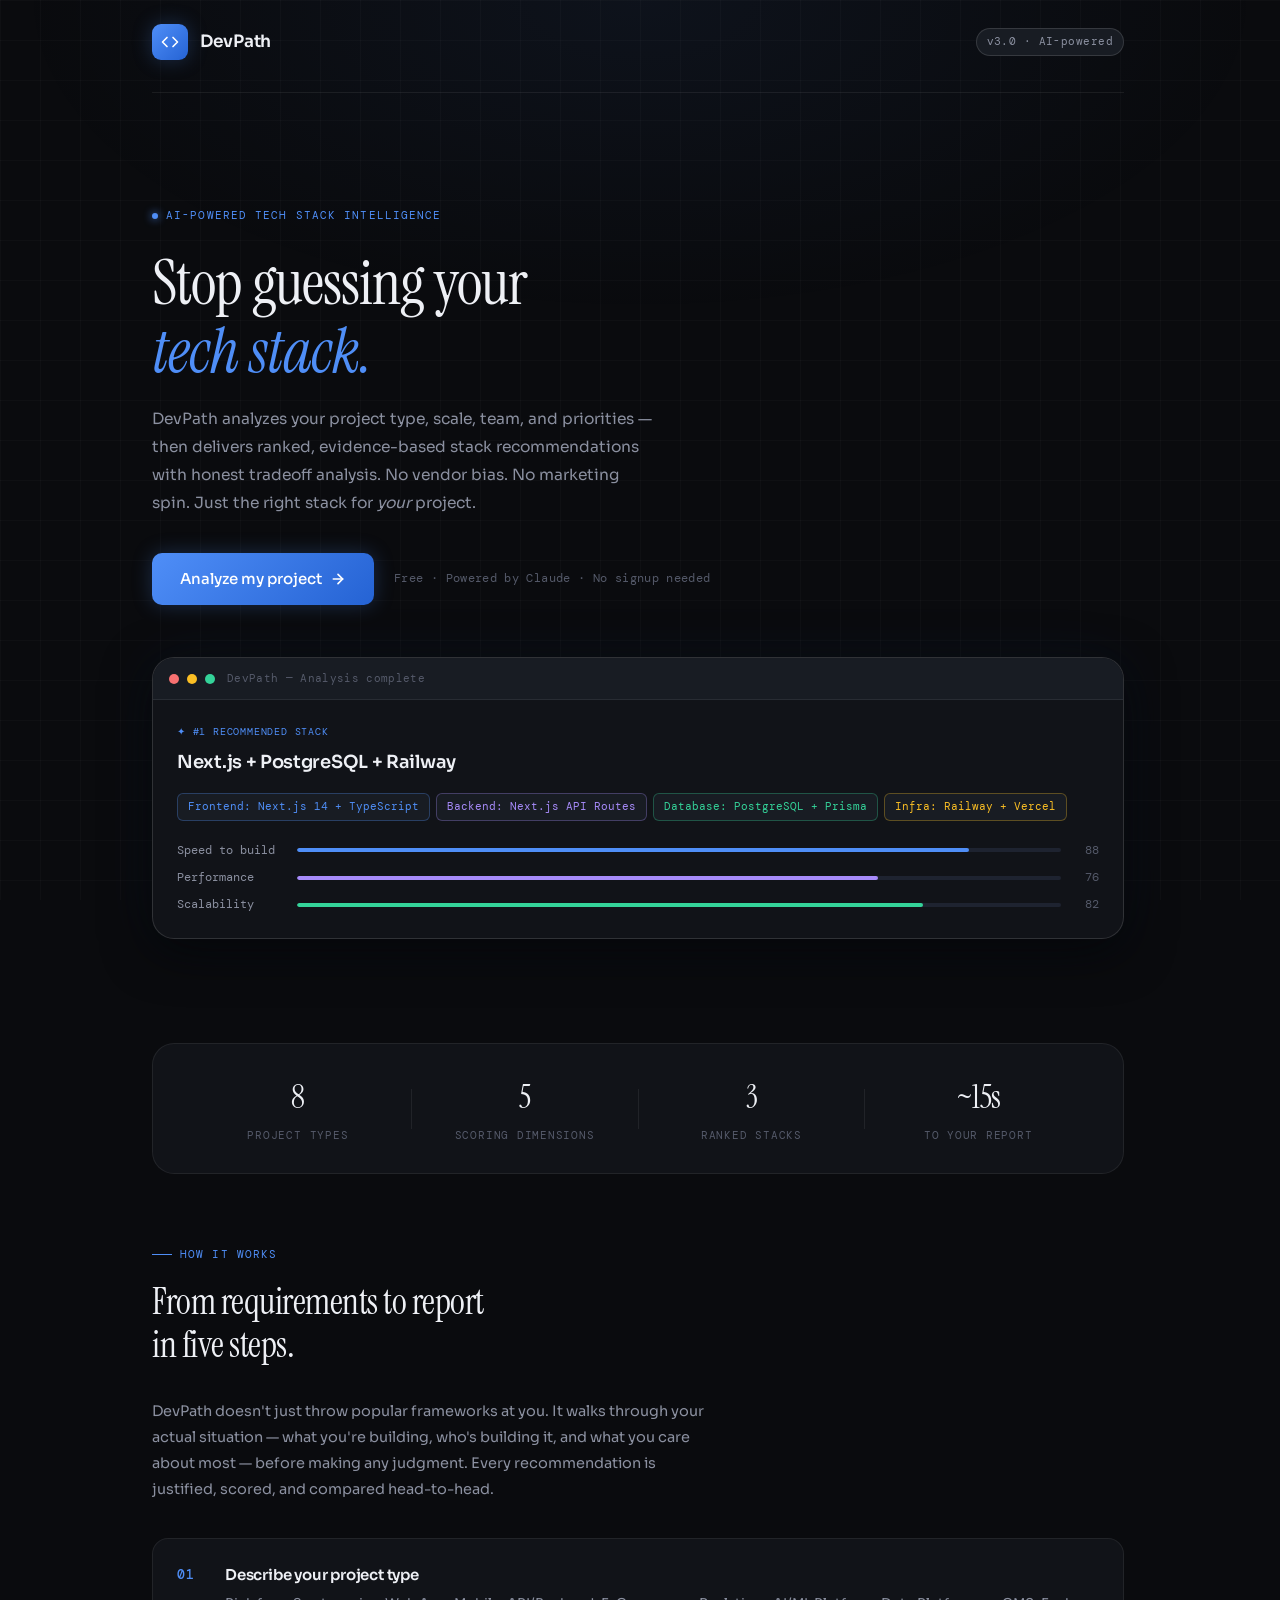
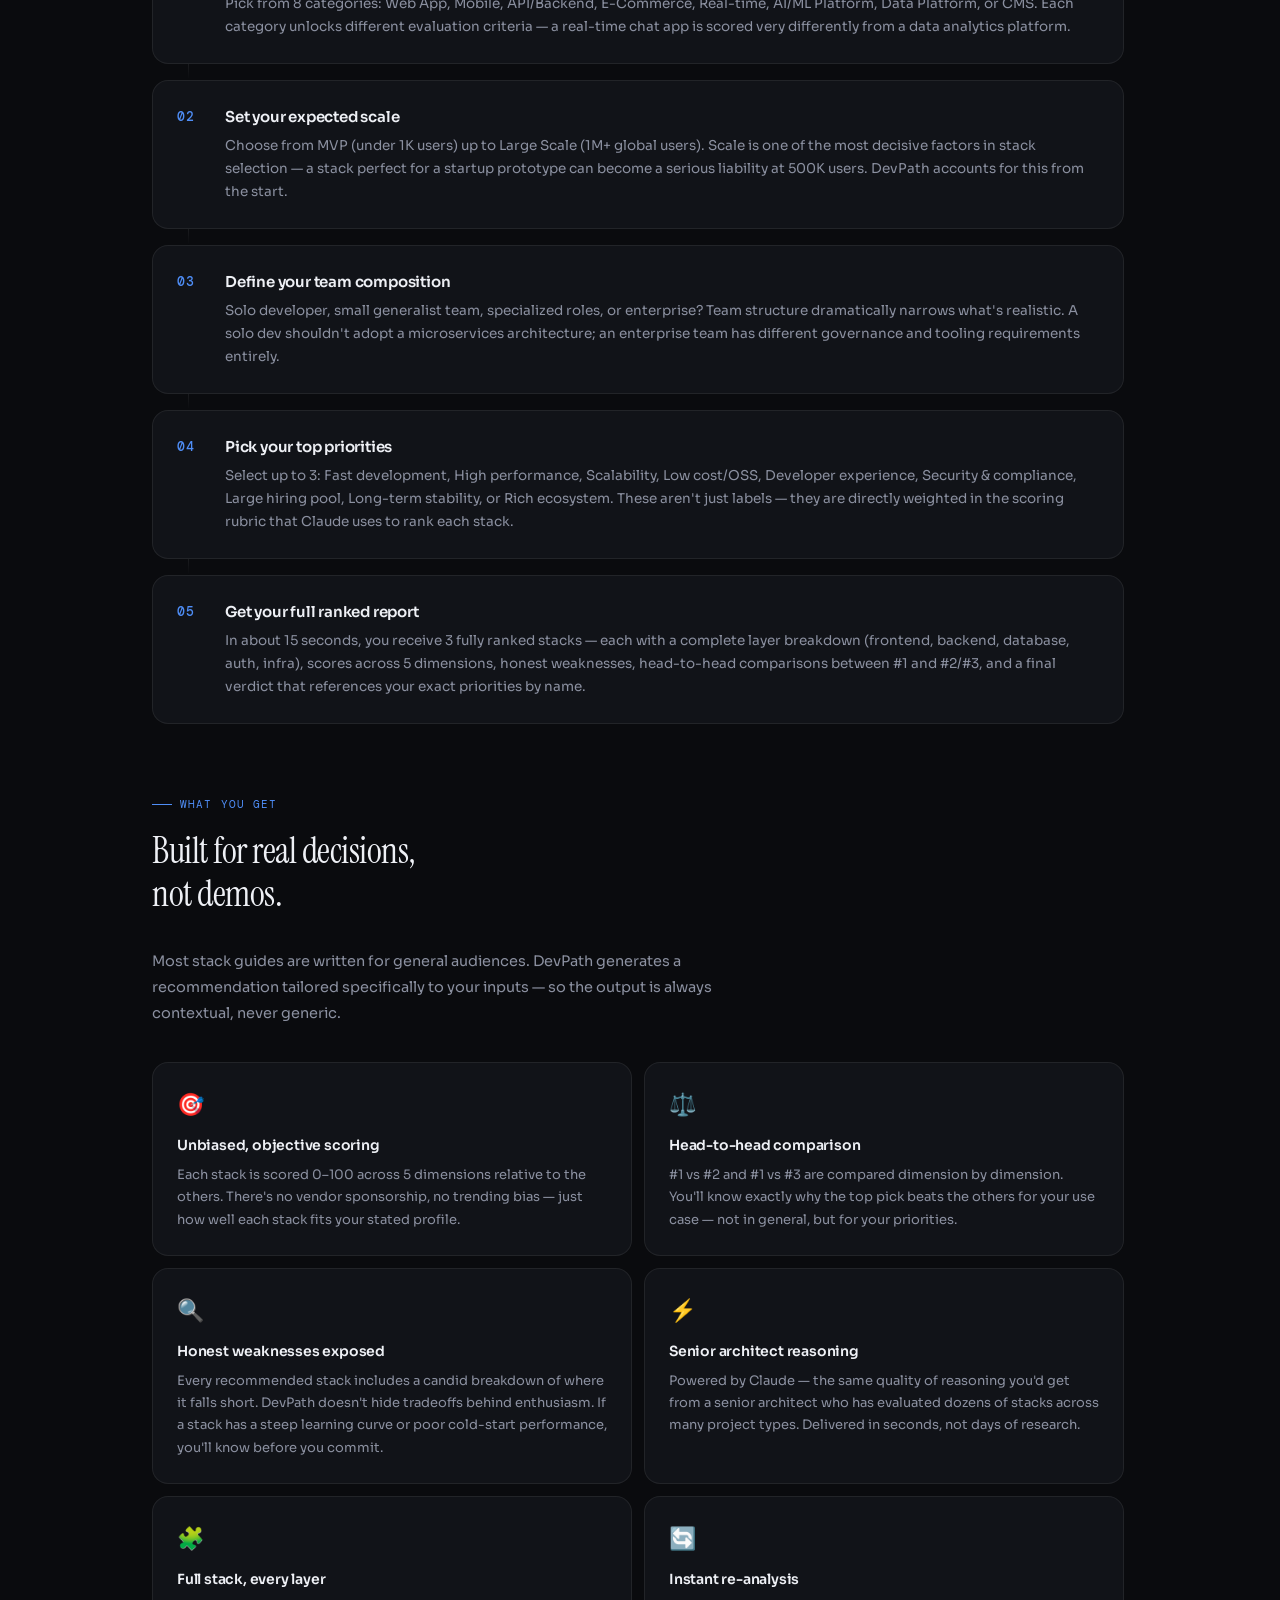
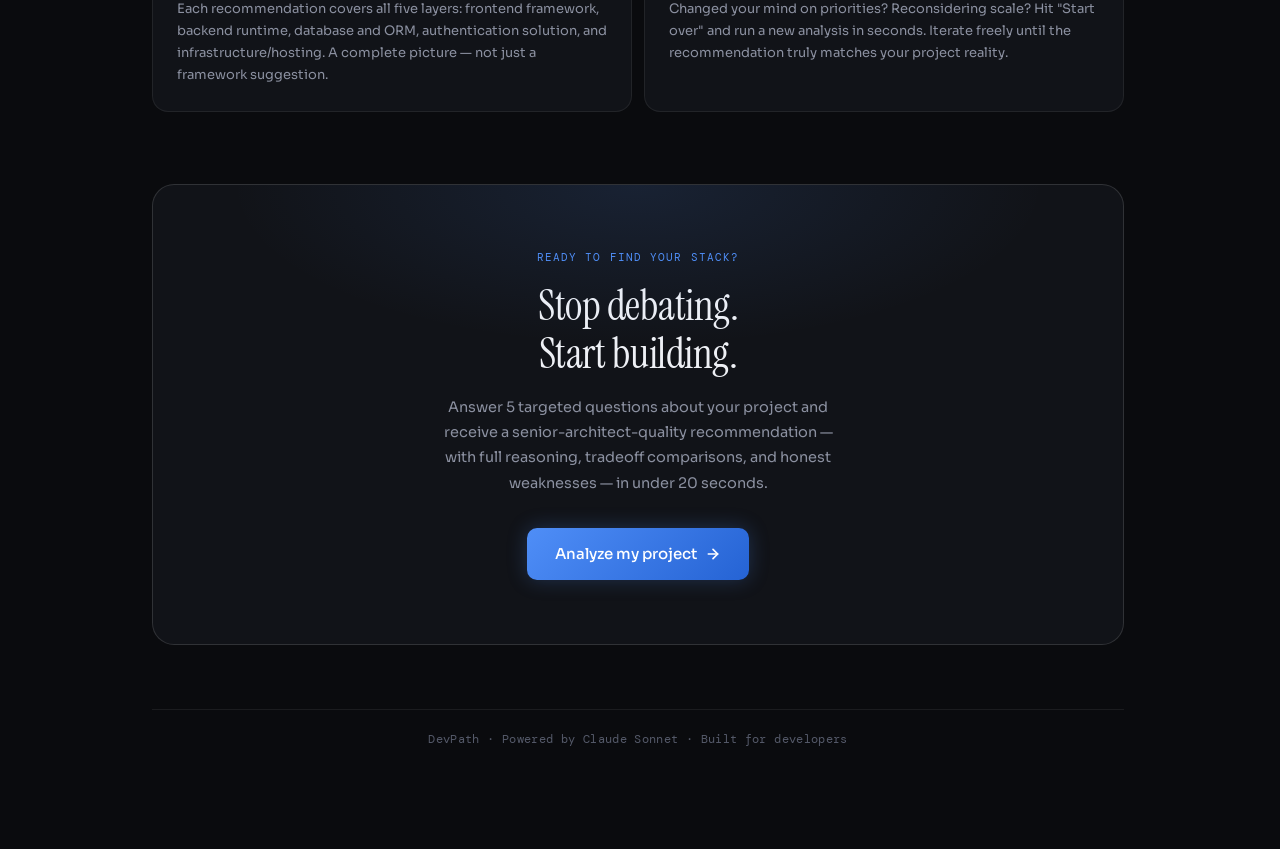
==== commit a152159d: "Raw" ====
--- a/index.html
+++ b/index.html
@@ -8,6 +8,7 @@
   <link rel="preconnect" href="https://fonts.gstatic.com" crossorigin />
   <link href="https://fonts.googleapis.com/css2?family=DM+Mono:ital,wght@0,300;0,400;0,500;1,300&family=Instrument+Serif:ital@0;1&family=Sora:wght@300;400;500;600;700&display=swap" rel="stylesheet" />
   <link rel="stylesheet" href="daaz.css" />
+  <link rel="stylesheet" href="daazz.css" />
 </head>
 <body>
 
@@ -21,7 +22,7 @@
       </svg>
     </div>
     <span class="nav-name">DevPath</span>
-    <span class="nav-tag">v2.0 · AI-powered</span>
+    <span class="nav-tag">v3.0 · AI-powered</span>
   </nav>
 
   <!-- ══════════════════════════════════════
--- a/daaz.css
+++ b/daaz.css
@@ -7,8 +7,10 @@
       --bg-2:      #111318;
       --bg-3:      #181c23;
       --bg-4:      #1e2330;
+      --bg-5:      #acb2c2;
       --border:    rgba(255,255,255,0.07);
       --border-md: rgba(255,255,255,0.13);
+      --border-md2: rgba(255, 255, 255, 0.486);
       --border-hi: rgba(255,255,255,0.22);
       --text:      #eef0f5;
       --text-2:    #8b90a0;
@@ -49,7 +51,9 @@
     /* ── Background Grid ── */
     body::before {
       content: '';
-      position: fixed; inset: 0; z-index: 0;
+      position: fixed; 
+      inset: 0; 
+      z-index: 0;
       background-image:
         linear-gradient(rgba(255,255,255,0.022) 1px, transparent 1px),
         linear-gradient(90deg, rgba(255,255,255,0.022) 1px, transparent 1px);
@@ -58,40 +62,59 @@
     }
     body::after {
       content: '';
-      position: fixed; inset: 0; z-index: 0;
+      position: fixed; 
+      inset: 0; 
+      z-index: 0;
       background: radial-gradient(ellipse 70% 50% at 50% 0%, rgba(79,142,247,0.06) 0%, transparent 70%);
       pointer-events: none;
     }
 
     /* ── Layout ── */
     .app-wrap {
-      position: relative; z-index: 1;
-      max-width: 760px;
-      margin: 0 auto;
+      position: relative; 
+      z-index: 1;
+      max-width: 1020px;
+      margin-inline: 10%;
       padding: 0 24px 80px;
     }
 
     /* ── Nav ── */
     .nav {
-      display: flex; align-items: center; gap: 12px;
+      display: flex; 
+      align-items: center; 
+      gap: 12px;
       padding: 24px 0 32px;
       border-bottom: 1px solid var(--border);
       margin-bottom: 48px;
     }
     .nav-logo {
-      width: 36px; height: 36px; border-radius: 9px;
+      width: 36px; 
+      height: 36px; 
+      border-radius: 9px;
       background: linear-gradient(135deg, var(--accent), var(--accent-2));
-      display: flex; align-items: center; justify-content: center;
+      display: flex; 
+      align-items: center; 
+      justify-content: center;
       box-shadow: 0 0 20px var(--accent-glow);
     }
-    .nav-logo svg { width: 18px; height: 18px; }
-    .nav-name { font-size: 17px; font-weight: 600; letter-spacing: -0.3px; }
+    .nav-logo svg { 
+      width: 18px; 
+      height: 18px; 
+    }
+    .nav-name { 
+      font-size: 17px; 
+      font-weight: 600; 
+      letter-spacing: -0.3px; 
+    }
     .nav-tag {
       margin-left: auto;
-      font-family: var(--font-mono); font-size: 11px;
-      padding: 4px 10px; border-radius: 20px;
+      font-family: var(--font-mono); 
+      font-size: 11px;
+      padding: 4px 10px; 
+      border-radius: 20px;
       border: 1px solid var(--border-md);
-      color: var(--text-2); background: var(--bg-3);
+      color: var(--text-2); 
+      background: var(--bg-3);
       letter-spacing: 0.04em;
     }
 
@@ -100,205 +123,446 @@
       padding: 40px 0;
     }
     .gate-eyebrow {
-      font-family: var(--font-mono); font-size: 11px;
-      text-transform: uppercase; letter-spacing: 0.1em;
-      color: var(--accent); margin-bottom: 16px;
-      display: flex; align-items: center; gap: 8px;
+      font-family: var(--font-mono); 
+      font-size: 11px;
+      text-transform: uppercase; 
+      letter-spacing: 0.1em;
+      color: var(--accent); 
+      margin-bottom: 16px;
+      display: flex; 
+      align-items: center; 
+      gap: 8px;
     }
     .gate-eyebrow::before {
-      content: ''; width: 20px; height: 1px; background: var(--accent);
+      content: ''; 
+      width: 20px; 
+      height: 1px; 
+      background: var(--accent);
     }
     .gate-title {
       font-family: var(--font-display);
       font-size: clamp(32px, 5vw, 52px);
-      line-height: 1.15; font-weight: 400;
+      line-height: 1.15; 
+      font-weight: 400;
       letter-spacing: -0.5px;
       margin-bottom: 16px;
     }
-    .gate-title em { font-style: italic; color: var(--accent); }
+    .gate-title em { 
+      font-style: italic; 
+      color: var(--accent); 
+    }
     .gate-desc {
-      font-size: 15px; color: var(--text-2); line-height: 1.75;
-      max-width: 520px; margin-bottom: 36px;
+      font-size: 15px; 
+      color: var(--text-2); 
+      line-height: 1.75;
+      max-width: 520px; 
+      margin-bottom: 36px;
     }
     .gate-features {
-      display: grid; grid-template-columns: 1fr 1fr;
-      gap: 10px; margin-bottom: 40px;
+      display: grid; 
+      grid-template-columns: 1fr 1fr;
+      gap: 10px; 
+      margin-bottom: 40px;
     }
     .gate-feat {
-      display: flex; align-items: flex-start; gap: 10px;
+      display: flex; 
+      align-items: flex-start; 
+      gap: 10px;
       padding: 14px 16px;
-      background: var(--bg-2); border: 1px solid var(--border);
-      border-radius: var(--r); font-size: 13px; line-height: 1.5;
-    }
-    .gate-feat-icon { font-size: 16px; flex-shrink: 0; margin-top: 1px; }
-    .gate-feat-text { color: var(--text-2); }
-    .gate-feat-text strong { color: var(--text); display: block; font-weight: 500; margin-bottom: 2px; }
-
-    .key-form { display: flex; flex-direction: column; gap: 10px; max-width: 480px; }
-    .key-label { font-size: 13px; font-weight: 500; color: var(--text-2); }
-    .key-input-row { display: flex; gap: 10px; }
+      background: var(--bg-2); 
+      border: 1px solid var(--border);
+      border-radius: var(--r); 
+      font-size: 13px; 
+      line-height: 1.5;
+    }
+    .gate-feat-icon { 
+      font-size: 16px; 
+      flex-shrink: 0; 
+      margin-top: 1px; 
+    }
+    .gate-feat-text { 
+      color: var(--text-2); 
+    }
+    .gate-feat-text strong { 
+      color: var(--text); 
+      display: block; 
+      font-weight: 500; 
+      margin-bottom: 2px; }
+
+    .key-form { 
+      display: flex; 
+      flex-direction: column; 
+      gap: 10px; 
+      max-width: 480px; }
+    .key-label { 
+      font-size: 13px; 
+      font-weight: 500; 
+      color: var(--text-2); 
+    }
+    .key-input-row { 
+      display: flex; 
+      gap: 10px; 
+    }
     .key-input {
-      flex: 1; padding: 12px 16px;
-      background: var(--bg-2); border: 1px solid var(--border-md);
-      border-radius: var(--r); font-size: 14px; font-family: var(--font-mono);
-      color: var(--text); outline: none; transition: border-color 0.2s, box-shadow 0.2s;
+      flex: 1; 
+      padding: 12px 16px;
+      background: var(--bg-2); 
+      border: 1px solid var(--border-md);
+      border-radius: var(--r); 
+      font-size: 14px; 
+      font-family: var(--font-mono);
+      color: var(--text); 
+      outline: none; 
+      transition: border-color 0.2s, box-shadow 0.2s;
       letter-spacing: 0.03em;
     }
-    .key-input:focus { border-color: var(--accent); box-shadow: 0 0 0 3px var(--accent-glow); }
-    .key-input::placeholder { color: var(--text-3); letter-spacing: 0; font-family: var(--font-body); }
+    .key-input:focus { 
+      border-color: var(--accent); 
+      box-shadow: 0 0 0 3px var(--accent-glow); 
+    }
+    .key-input::placeholder { 
+      color: var(--text-3); 
+      letter-spacing: 0; 
+      font-family: var(--font-body); 
+    }
     .btn-primary {
       padding: 12px 24px;
       background: linear-gradient(135deg, var(--accent), var(--accent-2));
-      border: none; border-radius: var(--r);
-      font-size: 14px; font-weight: 500; font-family: var(--font-body);
-      color: #fff; cursor: pointer;
+      border: none; 
+      border-radius: var(--r);
+      font-size: 14px; 
+      font-weight: 500; 
+      font-family: var(--font-body);
+      color: #fff; 
+      cursor: pointer;
       transition: transform 0.15s, box-shadow 0.15s;
       white-space: nowrap;
       box-shadow: 0 0 20px var(--accent-glow);
     }
-    .btn-primary:hover { transform: translateY(-1px); box-shadow: 0 4px 24px var(--accent-glow); }
-    .btn-primary:active { transform: translateY(0); }
-    .btn-primary:disabled { opacity: 0.4; cursor: not-allowed; transform: none; }
+    .btn-primary:hover { 
+      transform: translateY(-1px); 
+      box-shadow: 0 4px 24px var(--accent-glow); 
+    }
+    .btn-primary:active { 
+      transform: translateY(0); 
+    }
+    .btn-primary:disabled { 
+      opacity: 0.4; 
+      cursor: not-allowed; 
+      transform: none; 
+    }
     .key-hint {
-      font-size: 12px; color: var(--text-3); line-height: 1.5;
-    }
-    .key-hint a { color: var(--accent); text-decoration: none; }
-    .key-hint a:hover { text-decoration: underline; }
-    .key-error { font-size: 13px; color: var(--red); margin-top: 6px; display: none; }
+      font-size: 12px; 
+      color: var(--text-3); 
+      line-height: 1.5;
+    }
+    .key-hint a { 
+      color: var(--accent); 
+      text-decoration: none; 
+    }
+    .key-hint a:hover { 
+      text-decoration: underline; 
+    }
+    .key-error { 
+      font-size: 13px; 
+      color: var(--red); 
+      margin-top: 6px; 
+      display: none; 
+    }
 
     /* ── Main App ── */
     #mainApp { display: block; }
 
     /* ── Step Indicator ── */
     .step-bar {
-      display: flex; align-items: center; gap: 0;
-      margin-bottom: 44px; position: relative;
-    }
-    .step-item { display: flex; align-items: center; flex: 1; }
+      display: flex; 
+      align-items: center; 
+      gap: 0;
+      margin-bottom: 44px; 
+      position: relative;
+    }
+    .step-item { 
+      display: flex; 
+      align-items: center; 
+      flex: 1; 
+    }
     .step-item:last-child { flex: 0; }
     .step-dot-wrap {
-      display: flex; flex-direction: column; align-items: center; gap: 6px;
-      position: relative; z-index: 1;
+      display: flex; 
+      flex-direction: column; 
+      align-items: center; 
+      gap: 6px;
+      position: relative; 
+      z-index: 1;
     }
     .step-dot {
-      width: 32px; height: 32px; border-radius: 50%;
-      border: 1px solid var(--border-md);
+      width: 32px; 
+      height: 32px; 
+      border-radius: 50%;
+      border: 1px solid var(--border-md2);
       background: var(--bg-2);
-      display: flex; align-items: center; justify-content: center;
-      font-size: 12px; font-weight: 500; color: var(--text-3);
-      transition: all 0.3s; flex-shrink: 0;
-    }
-    .step-dot.active { border-color: var(--accent); background: var(--accent-bg); color: var(--accent); box-shadow: 0 0 12px var(--accent-glow); }
-    .step-dot.done { border-color: var(--green); background: var(--green-bg); color: var(--green); }
-    .step-dot.done::after { content: '✓'; font-size: 13px; }
+      display: flex; 
+      align-items: center; 
+      justify-content: center;
+      font-size: 12px; 
+      font-weight: 500; 
+      color: var(--border-md2);
+      transition: all 0.3s; 
+      flex-shrink: 0;
+    }
+    .step-dot.active { 
+      border-color: var(--accent); 
+      background: var(--accent-bg); 
+      color: var(--accent); 
+      box-shadow: 0 0 12px var(--accent-glow); 
+    }
+    .step-dot.done { 
+      border-color: var(--green); 
+      background: var(--green-bg); 
+      color: var(--green); 
+    }
+    .step-dot.done::after { 
+      content: '✓'; 
+      font-size: 13px; 
+    }
     .step-dot.done span { display: none; }
-    .step-connector { flex: 1; height: 1px; background: var(--border); margin: 0 2px; margin-bottom: 22px; transition: background 0.3s; }
-    .step-connector.done { background: var(--green); opacity: 0.4; }
-    .step-label { font-size: 10px; color: var(--text-3); font-family: var(--font-mono); text-transform: uppercase; letter-spacing: 0.06em; white-space: nowrap; }
+    .step-connector { 
+      flex: 1; 
+      height: 1px; 
+      background: var(--border-md2); 
+      margin: 0 2px; 
+      margin-bottom: 22px; 
+      transition: background 0.3s; }
+    .step-connector.done { 
+      background: var(--green); 
+      opacity: 0.4; 
+    }
+    .step-label { 
+      font-size: 10px; 
+      color: var(--border-md2); 
+      font-family: var(--font-mono); 
+      text-transform: uppercase; 
+      letter-spacing: 0.06em; 
+      white-space: nowrap; }
     .step-label.active { color: var(--accent); }
     .step-label.done { color: var(--green); }
 
     /* ── Section Panels ── */
-    .section { display: none; animation: slideUp 0.35s cubic-bezier(0.16,1,0.3,1); }
+    .section { 
+      display: none; 
+      animation: slideUp 0.35s cubic-bezier(0.16,1,0.3,1); }
     .section.active { display: block; }
-    @keyframes slideUp { from { opacity: 0; transform: translateY(12px); } to { opacity: 1; transform: translateY(0); } }
+    @keyframes slideUp { 
+      from { opacity: 0; transform: translateY(12px); } to { opacity: 1; transform: translateY(0); } 
+    }
 
     .q-eyebrow {
-      font-family: var(--font-mono); font-size: 11px;
-      text-transform: uppercase; letter-spacing: 0.08em;
-      color: var(--text-3); margin-bottom: 8px;
-    }
-    .q-title { font-size: 22px; font-weight: 600; letter-spacing: -0.4px; margin-bottom: 6px; }
-    .q-sub { font-size: 14px; color: var(--text-2); margin-bottom: 28px; line-height: 1.6; }
+      font-family: var(--font-mono); 
+      font-size: 11px;
+      text-transform: uppercase; 
+      letter-spacing: 0.08em;
+      color: var(--text-3); 
+      margin-bottom: 8px;
+    }
+    .q-title { 
+      font-size: 22px; 
+      font-weight: 600; 
+      letter-spacing: -0.4px; 
+      margin-bottom: 6px; }
+    .q-sub { 
+      font-size: 14px; 
+      color: var(--text-2); 
+      margin-bottom: 28px; 
+      line-height: 1.6; }
 
     /* ── Option Cards ── */
     .option-grid {
       display: grid;
       grid-template-columns: repeat(auto-fill, minmax(160px, 1fr));
-      gap: 10px; margin-bottom: 32px;
+      gap: 10px; 
+      margin-bottom: 32px;
     }
     .option-card {
-      padding: 16px; border-radius: var(--r-lg);
-      border: 1px solid var(--border); background: var(--bg-2);
-      cursor: pointer; transition: all 0.2s; display: flex; flex-direction: column; gap: 6px;
+      padding: 16px; 
+      border-radius: var(--r-lg);
+      border: 1px solid var(--border); 
+      background: var(--bg-2);
+      cursor: pointer; 
+      transition: all 0.2s; 
+      display: flex; 
+      flex-direction: column; 
+      gap: 6px;
       user-select: none;
     }
-    .option-card:hover { border-color: var(--border-hi); background: var(--bg-3); transform: translateY(-1px); }
+    .option-card:hover { 
+      border-color: var(--border-hi); 
+      background: var(--bg-3); 
+      transform: translateY(-1px); 
+    }
     .option-card.selected {
-      border-color: var(--accent); background: var(--accent-bg);
+      border-color: var(--accent); 
+      background: var(--accent-bg);
       box-shadow: 0 0 16px var(--accent-glow);
     }
-    .oc-icon { font-size: 22px; line-height: 1; }
-    .oc-name { font-size: 14px; font-weight: 500; color: var(--text); }
-    .oc-hint { font-size: 12px; color: var(--text-2); line-height: 1.4; }
+    .oc-icon { 
+      font-size: 22px; 
+      line-height: 1; 
+    }
+    .oc-name { 
+      font-size: 14px; 
+      font-weight: 500; 
+      color: var(--text); 
+    }
+    .oc-hint { 
+      font-size: 12px; 
+      color: var(--text-2); 
+      line-height: 1.4; 
+    }
 
     /* ── Tag Pills ── */
-    .tag-grid { display: flex; flex-wrap: wrap; gap: 8px; margin-bottom: 32px; }
+    .tag-grid { 
+      display: flex; 
+      flex-wrap: wrap; 
+      gap: 8px; 
+      margin-bottom: 32px; 
+    }
     .tag-pill {
-      padding: 8px 16px; border-radius: 24px;
-      border: 1px solid var(--border-md); background: var(--bg-2);
-      font-size: 13px; cursor: pointer;
-      transition: all 0.2s; user-select: none; color: var(--text-2);
-    }
-    .tag-pill:hover { border-color: var(--border-hi); color: var(--text); }
-    .tag-pill.selected { border-color: var(--accent); background: var(--accent-bg); color: var(--accent); font-weight: 500; }
+      padding: 8px 16px; 
+      border-radius: 24px;
+      border: 1px solid var(--border-md); 
+      background: var(--bg-2);
+      font-size: 13px; 
+      cursor: pointer;
+      transition: all 0.2s; 
+      user-select: none; 
+      color: var(--text-2);
+    }
+    .tag-pill:hover { 
+      border-color: var(--border-hi); 
+      color: var(--text); 
+    }
+    .tag-pill.selected { 
+      border-color: var(--accent); 
+      background: var(--accent-bg); 
+      color: var(--accent); 
+      font-weight: 500; 
+    }
 
     /* ── Textarea ── */
     .dp-textarea {
-      width: 100%; min-height: 100px; padding: 14px 16px;
-      background: var(--bg-2); border: 1px solid var(--border-md);
-      border-radius: var(--r-lg); font-size: 14px; font-family: var(--font-body);
-      color: var(--text); outline: none; resize: vertical;
-      line-height: 1.7; transition: border-color 0.2s, box-shadow 0.2s;
+      width: 100%; 
+      min-height: 100px; 
+      padding: 14px 16px;
+      background: var(--bg-2); 
+      border: 1px solid var(--border-md);
+      border-radius: var(--r-lg); 
+      font-size: 14px; 
+      font-family: var(--font-body);
+      color: var(--text); 
+      outline: none; 
+      resize: vertical;
+      line-height: 1.7; 
+      transition: border-color 0.2s, box-shadow 0.2s;
       margin-bottom: 28px;
     }
-    .dp-textarea:focus { border-color: var(--accent); box-shadow: 0 0 0 3px var(--accent-glow); }
+    .dp-textarea:focus { 
+      border-color: var(--accent); 
+      box-shadow: 0 0 0 3px var(--accent-glow); 
+    }
     .dp-textarea::placeholder { color: var(--text-3); }
 
     /* ── Nav Buttons ── */
-    .nav-row { display: flex; gap: 10px; align-items: center; }
+    .nav-row { 
+      display: flex; 
+      gap: 10px; 
+      align-items: center; 
+    }
     .btn-back {
       padding: 11px 20px;
-      border: 1px solid var(--border-md); border-radius: var(--r);
-      background: transparent; font-size: 14px; cursor: pointer;
-      color: var(--text-2); font-family: var(--font-body);
+      border: 1px solid var(--border-md); 
+      border-radius: var(--r);
+      background: transparent; 
+      font-size: 14px; 
+      cursor: pointer;
+      color: var(--text-2); 
+      font-family: var(--font-body);
       transition: all 0.2s;
     }
-    .btn-back:hover { border-color: var(--border-hi); color: var(--text); }
-    .progress-hint { font-size: 12px; color: var(--text-3); margin-left: auto; font-family: var(--font-mono); }
+    .btn-back:hover { 
+      border-color: var(--border-hi); 
+      color: var(--text); 
+    }
+    .progress-hint { 
+      font-size: 12px; 
+      color: var(--text-3); 
+      margin-left: auto; 
+      font-family: var(--font-mono); 
+    }
 
     /* ── Loading ── */
     #stepLoading {
-      padding: 80px 0; text-align: center;
+      padding: 80px 0; 
+      text-align: center;
     }
     .loader-ring {
-      width: 48px; height: 48px; border-radius: 50%;
+      width: 48px; 
+      height: 48px; 
+      border-radius: 50%;
       border: 2px solid var(--border-md);
       border-top-color: var(--accent);
       animation: spin 0.8s linear infinite;
       margin: 0 auto 20px;
     }
     @keyframes spin { to { transform: rotate(360deg); } }
-    .loader-status { font-family: var(--font-mono); font-size: 13px; color: var(--text-2); }
-    .loader-sub { font-size: 12px; color: var(--text-3); margin-top: 6px; }
+    .loader-status { 
+      font-family: var(--font-mono); 
+      font-size: 13px; color: var(--text-2); 
+    }
+    .loader-sub { 
+      font-size: 12px; 
+      color: var(--text-3); 
+      margin-top: 6px; 
+    }
 
     /* ── Results ── */
     .result-intro { margin-bottom: 36px; }
     .result-eyebrow {
-      display: flex; align-items: center; gap: 8px;
-      font-family: var(--font-mono); font-size: 11px;
-      text-transform: uppercase; letter-spacing: 0.08em; color: var(--green);
+      display: flex; 
+      align-items: center; 
+      gap: 8px;
+      font-family: var(--font-mono); 
+      font-size: 11px;
+      text-transform: uppercase; 
+      letter-spacing: 0.08em; 
+      color: var(--green);
       margin-bottom: 12px;
     }
-    .result-eyebrow::before { content: ''; width: 16px; height: 1px; background: var(--green); }
-    .result-title { font-family: var(--font-display); font-size: 32px; font-weight: 400; letter-spacing: -0.3px; margin-bottom: 8px; }
-    .result-sub { font-size: 14px; color: var(--text-2); line-height: 1.7; }
+    .result-eyebrow::before { 
+      content: ''; 
+      width: 16px; 
+      height: 1px; 
+      background: var(--green); 
+    }
+    .result-title { 
+      font-family: var(--font-display); 
+      font-size: 32px; 
+      font-weight: 400; 
+      letter-spacing: -0.3px; 
+      margin-bottom: 8px; 
+    }
+    .result-sub { 
+      font-size: 14px; 
+      color: var(--text-2); 
+      line-height: 1.7; 
+    }
 
     /* ── Stack Card ── */
     .stack-card {
       border: 1px solid var(--border);
-      border-radius: var(--r-xl); padding: 24px;
-      margin-bottom: 16px; background: var(--bg-2);
+      border-radius: var(--r-xl); 
+      padding: 24px;
+      margin-bottom: 16px; 
+      background: var(--bg-2);
       transition: border-color 0.3s;
     }
     .stack-card.recommended {
@@ -306,11 +570,22 @@
       background: linear-gradient(160deg, var(--bg-3) 0%, var(--bg-2) 100%);
       box-shadow: 0 0 32px var(--accent-glow), inset 0 0 40px rgba(79,142,247,0.03);
     }
-    .stack-header { display: flex; align-items: flex-start; gap: 14px; margin-bottom: 20px; }
+    .stack-header { 
+      display: flex; 
+      align-items: flex-start; 
+      gap: 14px; 
+      margin-bottom: 20px; 
+    }
     .stack-rank-badge {
-      width: 38px; height: 38px; border-radius: 10px;
-      display: flex; align-items: center; justify-content: center;
-      font-family: var(--font-mono); font-size: 14px; font-weight: 500;
+      width: 38px; 
+      height: 38px; 
+      border-radius: 10px;
+      display: flex; 
+      align-items: center; 
+      justify-content: center;
+      font-family: var(--font-mono); 
+      font-size: 14px; 
+      font-weight: 500;
       flex-shrink: 0;
     }
     .rank-1 { background: var(--accent-bg); color: var(--accent); border: 1px solid rgba(79,142,247,0.3); }
@@ -318,23 +593,46 @@
     .rank-3 { background: var(--bg-3); color: var(--text-3); border: 1px solid var(--border); }
     .stack-name-col { flex: 1; }
     .stack-name {
-      font-size: 17px; font-weight: 600; letter-spacing: -0.3px;
-      display: flex; align-items: center; gap: 10px; flex-wrap: wrap; margin-bottom: 4px;
+      font-size: 17px; 
+      font-weight: 600; 
+      letter-spacing: -0.3px;
+      display: flex; 
+      align-items: center; 
+      gap: 10px; 
+      flex-wrap: wrap; 
+      margin-bottom: 4px;
     }
     .rec-chip {
-      font-size: 10px; font-family: var(--font-mono); text-transform: uppercase; letter-spacing: 0.06em;
-      padding: 3px 10px; border-radius: 20px;
-      background: var(--accent-bg); color: var(--accent);
+      font-size: 10px; 
+      font-family: var(--font-mono); 
+      text-transform: uppercase; 
+      letter-spacing: 0.06em;
+      padding: 3px 10px; 
+      border-radius: 20px;
+      background: var(--accent-bg); 
+      color: var(--accent);
       border: 1px solid rgba(79,142,247,0.3);
     }
-    .stack-tagline { font-size: 13px; color: var(--text-2); line-height: 1.5; }
+    .stack-tagline { 
+      font-size: 13px; 
+      color: var(--text-2); 
+      line-height: 1.5; 
+    }
 
     /* ── Layer Chips ── */
-    .layer-wrap { display: flex; flex-wrap: wrap; gap: 6px; margin-bottom: 18px; }
+    .layer-wrap { 
+      display: flex; 
+      flex-wrap: wrap; 
+      gap: 6px; 
+      margin-bottom: 18px; 
+    }
     .layer-chip {
-      font-size: 11px; font-family: var(--font-mono);
-      padding: 4px 10px; border-radius: var(--r-sm);
-      background: var(--bg-3); border: 1px solid var(--border);
+      font-size: 11px; 
+      font-family: var(--font-mono);
+      padding: 4px 10px; 
+      border-radius: var(--r-sm);
+      background: var(--bg-3); 
+      border: 1px solid var(--border);
       color: var(--text-2);
     }
     .layer-chip.frontend { border-color: rgba(79,142,247,0.3); color: var(--accent); }
@@ -343,113 +641,265 @@
     .layer-chip.infra    { border-color: rgba(251,191,36,0.3); color: var(--amber); }
 
     /* ── Score Bars ── */
-    .scores-wrap { margin-bottom: 20px; display: flex; flex-direction: column; gap: 8px; }
-    .score-row { display: flex; align-items: center; gap: 10px; }
-    .score-label { font-size: 12px; color: var(--text-2); width: 110px; flex-shrink: 0; font-family: var(--font-mono); }
-    .score-track { flex: 1; height: 4px; background: var(--bg-4); border-radius: 2px; overflow: hidden; }
-    .score-fill { height: 100%; border-radius: 2px; width: 0; transition: width 1s cubic-bezier(0.16,1,0.3,1); }
+    .scores-wrap { 
+      margin-bottom: 20px; 
+      display: flex; 
+      flex-direction: column; 
+      gap: 8px; 
+    }
+    .score-row { 
+      display: flex; 
+      align-items: center; 
+      gap: 10px; 
+    }
+    .score-label { 
+      font-size: 12px; 
+      color: var(--text-2); 
+      width: 110px; 
+      flex-shrink: 0; 
+      font-family: var(--font-mono); 
+    }
+    .score-track { 
+      flex: 1; 
+      height: 4px; 
+      background: var(--bg-4); 
+      border-radius: 2px; 
+      overflow: hidden; 
+    }
+    .score-fill { 
+      height: 100%; 
+      border-radius: 2px; 
+      width: 0; 
+      transition: width 1s cubic-bezier(0.16,1,0.3,1); 
+    }
     .fill-speed    { background: var(--accent); }
     .fill-performance { background: var(--purple); }
     .fill-scalability { background: var(--green); }
     .fill-cost     { background: var(--amber); }
     .fill-dx       { background: var(--red); }
-    .score-num { font-size: 12px; font-family: var(--font-mono); color: var(--text-3); width: 28px; text-align: right; }
+    .score-num { 
+      font-size: 12px; 
+      font-family: var(--font-mono); 
+      color: var(--text-3); 
+      width: 28px; 
+      text-align: right; 
+    }
 
     /* ── Stack Body Text ── */
-    .stack-body { font-size: 13.5px; color: var(--text-2); line-height: 1.75; }
-    .stack-body strong { color: var(--text); font-weight: 500; }
-    .stack-divider { border: none; border-top: 1px solid var(--border); margin: 16px 0; }
+    .stack-body { 
+      font-size: 13.5px; 
+      color: var(--text-2); 
+      line-height: 1.75; }
+    .stack-body strong { 
+      color: var(--text); 
+      font-weight: 500; }
+    .stack-divider { 
+      border: none; 
+      border-top: 1px solid var(--border); 
+      margin: 16px 0; 
+    }
 
     .toggle-btn {
-      font-size: 12px; font-family: var(--font-mono);
-      color: var(--accent); cursor: pointer; border: none; background: none;
-      padding: 6px 0; margin-top: 4px; display: inline-flex; align-items: center; gap: 4px;
+      font-size: 12px; 
+      font-family: var(--font-mono);
+      color: var(--accent); 
+      cursor: pointer; 
+      border: none; 
+      background: none;
+      padding: 6px 0; 
+      margin-top: 4px; 
+      display: inline-flex; 
+      align-items: center; 
+      gap: 4px;
       letter-spacing: 0.02em;
     }
-    .collapsible { overflow: hidden; max-height: 0; transition: max-height 0.4s cubic-bezier(0.16,1,0.3,1); }
+    .collapsible { 
+      overflow: hidden; 
+      max-height: 0; 
+      transition: max-height 0.4s cubic-bezier(0.16,1,0.3,1); 
+    }
     .collapsible.open { max-height: 600px; }
 
     /* ── Comparison Section ── */
     .comparison-section { margin-top: 40px; }
     .section-label {
-      font-family: var(--font-mono); font-size: 11px;
-      text-transform: uppercase; letter-spacing: 0.08em; color: var(--text-3);
-      margin-bottom: 16px; padding-bottom: 10px; border-bottom: 1px solid var(--border);
+      font-family: var(--font-mono); 
+      font-size: 11px;
+      text-transform: uppercase; 
+      letter-spacing: 0.08em; 
+      color: var(--text-3);
+      margin-bottom: 16px; 
+      padding-bottom: 10px; 
+      border-bottom: 1px solid var(--border);
     }
     .comparison-card {
-      background: var(--bg-2); border: 1px solid var(--border);
-      border-radius: var(--r-lg); padding: 20px; margin-bottom: 12px;
-    }
-    .comp-title { font-size: 13px; font-weight: 500; color: var(--text); margin-bottom: 14px; }
-    .vs-grid { display: grid; grid-template-columns: 1fr auto 1fr; gap: 12px; align-items: start; }
-    .vs-col { }
+      background: var(--bg-2); 
+      border: 1px solid var(--border);
+      border-radius: var(--r-lg); 
+      padding: 20px; 
+      margin-bottom: 12px;
+    }
+    .comp-title { 
+      font-size: 13px; 
+      font-weight: 500; 
+      color: var(--text); 
+      margin-bottom: 14px; 
+    }
+    .vs-grid { 
+      display: grid; 
+      grid-template-columns: 1fr auto 1fr; 
+      gap: 12px; 
+      align-items: start; }
     .vs-head {
-      font-family: var(--font-mono); font-size: 10px; text-transform: uppercase;
-      letter-spacing: 0.06em; color: var(--text-3); margin-bottom: 6px;
+      font-family: var(--font-mono); 
+      font-size: 10px; 
+      text-transform: uppercase;
+      letter-spacing: 0.06em; 
+      color: var(--text-3); 
+      margin-bottom: 6px;
     }
     .vs-body { font-size: 13px; line-height: 1.6; }
     .vs-win { color: var(--green); }
     .vs-lose { color: var(--red); }
-    .vs-separator { display: flex; align-items: center; justify-content: center; padding-top: 20px; }
+    .vs-separator { 
+       display: flex; 
+       align-items: center; 
+       justify-content: center; 
+       padding-top: 20px; 
+      }
     .vs-pill {
-      font-size: 10px; font-family: var(--font-mono); letter-spacing: 0.06em;
-      padding: 4px 10px; border-radius: 20px; border: 1px solid var(--border-md);
-      color: var(--text-3); background: var(--bg-3);
+      font-size: 10px; 
+      font-family: var(--font-mono); 
+      letter-spacing: 0.06em;
+      padding: 4px 10px; 
+      border-radius: 20px; 
+      border: 1px solid var(--border-md);
+      color: var(--text-3); 
+      background: var(--bg-3);
     }
 
     /* ── Reasoning Section ── */
     .reasoning-section { margin-top: 40px; }
     .reason-card {
-      background: var(--bg-2); border: 1px solid var(--border);
-      border-radius: var(--r-lg); padding: 20px; margin-bottom: 10px;
-    }
-    .reason-head { font-size: 12px; font-weight: 500; color: var(--text-2); margin-bottom: 8px; font-family: var(--font-mono); text-transform: uppercase; letter-spacing: 0.06em; }
-    .reason-body { font-size: 14px; color: var(--text); line-height: 1.75; }
+      background: var(--bg-2); 
+      border: 1px solid var(--border);
+      border-radius: var(--r-lg); 
+      padding: 20px; 
+      margin-bottom: 10px;
+    }
+    .reason-head { 
+      font-size: 12px; 
+      font-weight: 500; 
+      color: var(--text-2); 
+      margin-bottom: 8px; 
+      font-family: var(--font-mono); 
+      text-transform: uppercase; 
+      letter-spacing: 0.06em; }
+    .reason-body { 
+      font-size: 14px; 
+      color: var(--text); 
+      line-height: 1.75; 
+    }
 
     /* ── Verdict ── */
     .verdict-card {
       margin-top: 32px;
       background: linear-gradient(135deg, var(--accent-bg) 0%, var(--purple-bg) 100%);
       border: 1px solid rgba(79,142,247,0.25);
-      border-radius: var(--r-xl); padding: 28px;
+      border-radius: var(--r-xl); 
+      padding: 28px;
     }
     .verdict-label {
-      font-family: var(--font-mono); font-size: 11px; text-transform: uppercase;
-      letter-spacing: 0.08em; color: var(--accent); margin-bottom: 10px;
-      display: flex; align-items: center; gap: 8px;
-    }
-    .verdict-label::before { content: ''; width: 16px; height: 1px; background: var(--accent); }
+      font-family: var(--font-mono); 
+      font-size: 11px; 
+      text-transform: uppercase;
+      letter-spacing: 0.08em; 
+      color: var(--accent); 
+      margin-bottom: 10px;
+      display: flex; 
+      align-items: center; 
+      gap: 8px;
+    }
+    .verdict-label::before { 
+      content: ''; 
+      width: 16px; 
+      height: 1px; 
+      background: var(--accent); 
+    }
     .verdict-text {
-      font-family: var(--font-display); font-size: 20px;
-      line-height: 1.65; color: var(--text); font-weight: 400;
+      font-family: var(--font-display); 
+      font-size: 20px;
+      line-height: 1.65; 
+      color: var(--text); 
+      font-weight: 400;
     }
 
     /* ── Restart ── */
-    .restart-area { margin-top: 48px; padding-top: 32px; border-top: 1px solid var(--border); text-align: center; }
-    .restart-area p { font-size: 14px; color: var(--text-2); margin-bottom: 14px; }
+    .restart-area { 
+      margin-top: 48px; 
+      padding-top: 32px; 
+      border-top: 1px solid var(--border); 
+      text-align: center; 
+    }
+    .restart-area p { 
+      font-size: 14px; 
+      color: var(--text-2); 
+      margin-bottom: 14px; 
+    }
     .btn-restart {
       padding: 11px 24px;
-      border: 1px solid var(--border-md); border-radius: var(--r);
-      background: var(--bg-2); font-size: 14px; cursor: pointer;
-      color: var(--text-2); font-family: var(--font-body);
-      transition: all 0.2s; display: inline-flex; align-items: center; gap: 6px;
-    }
-    .btn-restart:hover { border-color: var(--border-hi); color: var(--text); }
+      border: 1px solid var(--border-md); 
+      border-radius: var(--r);
+      background: var(--bg-2); 
+      font-size: 14px; 
+      cursor: pointer;
+      color: var(--text-2); 
+      font-family: var(--font-body);
+      transition: all 0.2s; 
+      display: inline-flex; 
+      align-items: center; 
+      gap: 6px;
+    }
+    .btn-restart:hover { 
+      border-color: var(--border-hi); 
+      color: var(--text); 
+    }
 
     /* ── Error ── */
     .error-panel {
-      background: var(--red-bg); border: 1px solid rgba(248,113,113,0.3);
-      border-radius: var(--r-lg); padding: 20px; margin-top: 16px;
-    }
-    .error-title { font-size: 14px; font-weight: 500; color: var(--red); margin-bottom: 6px; }
-    .error-body { font-size: 13px; color: var(--text-2); line-height: 1.6; }
-    .error-code { font-family: var(--font-mono); font-size: 12px; color: var(--text-3); margin-top: 8px; word-break: break-all; }
+      background: var(--red-bg); 
+      border: 1px solid rgba(248,113,113,0.3);
+      border-radius: var(--r-lg); 
+      padding: 20px; 
+      margin-top: 16px;
+    }
+    .error-title { 
+      font-size: 14px; 
+      font-weight: 500; 
+      color: var(--red); 
+      margin-bottom: 6px; }
+    .error-body { 
+      font-size: 13px; 
+      color: var(--text-2); 
+      line-height: 1.6; 
+    }
+    .error-code { 
+      font-family: var(--font-mono); 
+      font-size: 12px; 
+      color: var(--text-3); 
+      margin-top: 8px; 
+      word-break: break-all; }
 
     /* ── Footer ── */
     footer {
-      text-align: center; padding: 20px 0;
-      font-size: 12px; color: var(--text-3); font-family: var(--font-mono);
-      border-top: 1px solid var(--border); margin-top: 32px; letter-spacing: 0.03em;
+      text-align: center; 
+      padding: 20px 0;
+      font-size: 12px; 
+      color: var(--text-3); 
+      font-family: var(--font-mono);
+      border-top: 1px solid var(--border); 
+      margin-top: 32px; 
+      letter-spacing: 0.03em;
     }
 
     /* ── Responsive ── */
@@ -460,301 +910,4 @@
       .vs-grid { grid-template-columns: 1fr; }
       .vs-separator { display: none; }
     }
-/* ══════════════════════════════════════
-   LANDING PAGE
-══════════════════════════════════════ */
-
-/* ── Hero ── */
-.hero {
-  padding: 60px 0 40px;
-  position: relative;
-}
-.hero-eyebrow {
-  display: inline-flex; align-items: center; gap: 8px;
-  font-family: var(--font-mono); font-size: 11px;
-  text-transform: uppercase; letter-spacing: 0.1em;
-  color: var(--accent); margin-bottom: 24px;
-}
-.hero-eyebrow-dot {
-  width: 6px; height: 6px; border-radius: 50%;
-  background: var(--accent);
-  box-shadow: 0 0 8px var(--accent);
-  animation: pulse-dot 2s ease-in-out infinite;
-}
-@keyframes pulse-dot {
-  0%, 100% { opacity: 1; transform: scale(1); }
-  50% { opacity: 0.5; transform: scale(0.8); }
-}
-.hero-title {
-  font-family: var(--font-display);
-  font-size: clamp(38px, 6vw, 62px);
-  line-height: 1.1; font-weight: 400;
-  letter-spacing: -1px; margin-bottom: 20px;
-}
-.hero-title em { font-style: italic; color: var(--accent); }
-.hero-desc {
-  font-size: 15.5px; color: var(--text-2); line-height: 1.8;
-  max-width: 500px; margin-bottom: 36px;
-}
-.hero-cta-row {
-  display: flex; align-items: center; gap: 20px;
-  margin-bottom: 52px; flex-wrap: wrap;
-}
-.btn-hero {
-  display: inline-flex; align-items: center; gap: 8px;
-  padding: 14px 28px; font-size: 15px;
-}
-.btn-hero svg { transition: transform 0.2s; }
-.btn-hero:hover svg { transform: translateX(3px); }
-.hero-cta-note {
-  font-size: 12px; color: var(--text-3); font-family: var(--font-mono);
-  letter-spacing: 0.03em;
-}
-
-/* ── Preview Card ── */
-.hero-preview {
-  background: var(--bg-2);
-  border: 1px solid var(--border-md);
-  border-radius: var(--r-xl);
-  overflow: hidden;
-  box-shadow: var(--shadow-lg), 0 0 60px rgba(79,142,247,0.08);
-  margin-bottom: 64px;
-}
-.preview-bar {
-  display: flex; align-items: center; gap: 8px;
-  padding: 12px 16px;
-  background: var(--bg-3);
-  border-bottom: 1px solid var(--border);
-}
-.preview-dot {
-  width: 10px; height: 10px; border-radius: 50%;
-}
-.preview-dot.r { background: #f87171; }
-.preview-dot.y { background: #fbbf24; }
-.preview-dot.g { background: #34d399; }
-.preview-bar-label {
-  font-family: var(--font-mono); font-size: 11px;
-  color: var(--text-3); margin-left: 4px; letter-spacing: 0.03em;
-}
-.preview-body { padding: 24px; }
-.preview-rec-badge {
-  font-family: var(--font-mono); font-size: 10px;
-  text-transform: uppercase; letter-spacing: 0.08em;
-  color: var(--accent); margin-bottom: 8px;
-}
-.preview-stack-name {
-  font-size: 18px; font-weight: 600; letter-spacing: -0.3px;
-  margin-bottom: 16px; color: var(--text);
-}
-.preview-chips {
-  display: flex; flex-wrap: wrap; gap: 6px; margin-bottom: 20px;
-}
-.preview-chip {
-  font-size: 11px; font-family: var(--font-mono);
-  padding: 4px 10px; border-radius: var(--r-sm);
-  background: var(--bg-3); border: 1px solid var(--border);
-  color: var(--text-2);
-}
-.preview-chip.fe { border-color: rgba(79,142,247,0.3); color: var(--accent); }
-.preview-chip.be { border-color: rgba(167,139,250,0.3); color: var(--purple); }
-.preview-chip.db { border-color: rgba(52,211,153,0.3); color: var(--green); }
-.preview-chip.inf { border-color: rgba(251,191,36,0.3); color: var(--amber); }
-.preview-bars { display: flex; flex-direction: column; gap: 8px; }
-.preview-bar-row {
-  display: flex; align-items: center; gap: 10px;
-  font-size: 12px; color: var(--text-2); font-family: var(--font-mono);
-}
-.preview-bar-row span:first-child { width: 110px; flex-shrink: 0; }
-.preview-bar-row span:last-child { width: 28px; text-align: right; color: var(--text-3); }
-.preview-track {
-  flex: 1; height: 4px; background: var(--bg-4);
-  border-radius: 2px; overflow: hidden;
-}
-.preview-fill { height: 100%; border-radius: 2px; }
-.pf-speed { background: var(--accent); }
-.pf-perf  { background: var(--purple); }
-.pf-scale { background: var(--green); }
-
-/* ── Stats Bar ── */
-.stats-bar {
-  display: flex; align-items: center; justify-content: center;
-  gap: 0; padding: 28px 32px;
-  background: var(--bg-2);
-  border: 1px solid var(--border);
-  border-radius: var(--r-xl);
-  margin-bottom: 72px;
-}
-.stat-item {
-  flex: 1; text-align: center;
-}
-.stat-num {
-  font-family: var(--font-display);
-  font-size: 32px; font-weight: 400;
-  color: var(--text); letter-spacing: -0.5px;
-  margin-bottom: 4px;
-}
-.stat-label {
-  font-family: var(--font-mono); font-size: 11px;
-  color: var(--text-3); text-transform: uppercase;
-  letter-spacing: 0.07em;
-}
-.stat-divider {
-  width: 1px; height: 40px;
-  background: var(--border); flex-shrink: 0;
-}
-
-/* ── How it Works ── */
-.how-section {
-  margin-bottom: 72px;
-}
-.how-eyebrow {
-  font-family: var(--font-mono); font-size: 11px;
-  text-transform: uppercase; letter-spacing: 0.1em;
-  color: var(--accent); margin-bottom: 16px;
-  display: flex; align-items: center; gap: 8px;
-}
-.how-eyebrow::before { content: ''; width: 20px; height: 1px; background: var(--accent); }
-.how-title {
-  font-family: var(--font-display);
-  font-size: clamp(26px, 4vw, 36px);
-  font-weight: 400; letter-spacing: -0.5px;
-  line-height: 1.2; margin-bottom: 40px;
-}
-.how-steps {
-  display: flex; flex-direction: column; gap: 0;
-}
-.how-step {
-  display: flex; align-items: flex-start; gap: 20px;
-  padding: 24px;
-  background: var(--bg-2);
-  border: 1px solid var(--border);
-  border-radius: var(--r-lg);
-  transition: border-color 0.2s, background 0.2s;
-}
-.how-step:hover {
-  border-color: var(--border-md);
-  background: var(--bg-3);
-}
-.how-connector {
-  width: 1px; height: 16px;
-  background: linear-gradient(to bottom, var(--border), transparent);
-  margin-left: 36px;
-}
-.how-step-num {
-  font-family: var(--font-mono); font-size: 13px;
-  color: var(--accent); font-weight: 500;
-  flex-shrink: 0; padding-top: 2px;
-  letter-spacing: 0.05em;
-  width: 28px;
-}
-.how-step-title {
-  font-size: 15px; font-weight: 600;
-  color: var(--text); margin-bottom: 6px;
-  letter-spacing: -0.2px;
-}
-.how-step-desc {
-  font-size: 13.5px; color: var(--text-2); line-height: 1.7;
-}
-
-/* ── Feature Grid ── */
-.feat-section { margin-bottom: 72px; }
-.feat-grid {
-  display: grid; grid-template-columns: 1fr 1fr;
-  gap: 12px;
-}
-.feat-card {
-  padding: 24px;
-  background: var(--bg-2);
-  border: 1px solid var(--border);
-  border-radius: var(--r-lg);
-  transition: border-color 0.2s, transform 0.2s;
-}
-.feat-card:hover {
-  border-color: var(--border-md);
-  transform: translateY(-2px);
-}
-.feat-icon { font-size: 22px; margin-bottom: 12px; }
-.feat-title {
-  font-size: 14px; font-weight: 600;
-  color: var(--text); margin-bottom: 8px;
-  letter-spacing: -0.2px;
-}
-.feat-desc {
-  font-size: 13px; color: var(--text-2); line-height: 1.7;
-}
-
-/* ── Bottom CTA ── */
-.bottom-cta {
-  position: relative; overflow: hidden;
-  text-align: center;
-  padding: 64px 32px;
-  background: var(--bg-2);
-  border: 1px solid var(--border-md);
-  border-radius: var(--r-xl);
-  margin-bottom: 64px;
-}
-.bottom-cta-glow {
-  position: absolute; inset: 0; pointer-events: none;
-  background: radial-gradient(ellipse 60% 50% at 50% 0%, rgba(79,142,247,0.12) 0%, transparent 70%);
-}
-.bottom-cta-label {
-  font-family: var(--font-mono); font-size: 11px;
-  text-transform: uppercase; letter-spacing: 0.1em;
-  color: var(--accent); margin-bottom: 16px;
-}
-.bottom-cta-title {
-  font-family: var(--font-display);
-  font-size: clamp(28px, 4.5vw, 42px);
-  font-weight: 400; letter-spacing: -0.5px;
-  margin-bottom: 16px; line-height: 1.15;
-}
-.bottom-cta-desc {
-  font-size: 14.5px; color: var(--text-2);
-  max-width: 420px; margin: 0 auto 32px;
-  line-height: 1.75;
-}
-
-/* ── Responsive additions ── */
-@media (max-width: 520px) {
-  .feat-grid { grid-template-columns: 1fr; }
-  .stats-bar { flex-direction: column; gap: 20px; }
-  .stat-divider { width: 40px; height: 1px; }
-  .hero-cta-row { flex-direction: column; align-items: flex-start; }
-}
-
-/* ── Nav Home Button (app.html) ── */
-.nav-home-btn {
-  display: inline-flex; align-items: center; gap: 6px;
-  font-size: 13px; font-family: var(--font-mono);
-  color: var(--text-2); text-decoration: none;
-  padding: 6px 12px; border-radius: var(--r);
-  border: 1px solid var(--border);
-  background: var(--bg-2);
-  transition: color 0.2s, border-color 0.2s;
-  margin-right: 8px;
-  letter-spacing: 0.02em;
-}
-.nav-home-btn:hover { color: var(--text); border-color: var(--border-md); }
-
-/* ── Landing subtitle under section titles ── */
-.how-subtitle {
-  font-size: 14.5px; color: var(--text-2);
-  line-height: 1.8; max-width: 560px;
-  margin-bottom: 36px; margin-top: -8px;
-}
-
-/* ── Restart button row (results page) ── */
-.restart-btn-row {
-  display: flex; align-items: center; justify-content: center;
-  gap: 12px; flex-wrap: wrap;
-}
-.restart-btn-row a.btn-restart {
-  text-decoration: none;
-  display: inline-flex; align-items: center; gap: 6px;
-}
-
-/* ── btn-primary as anchor tag ── */
-a.btn-primary {
-  display: inline-flex; align-items: center; gap: 8px;
-  text-decoration: none;
-}
+
--- a/daazz.css
+++ b/daazz.css
@@ -0,0 +1,414 @@
+/* ══════════════════════════════════════
+   LANDING PAGE
+══════════════════════════════════════ */
+
+/* ── Hero ── */
+.hero {
+  padding: 60px 0 40px;
+  position: relative;
+}
+.hero-eyebrow {
+  display: inline-flex; 
+  align-items: center; 
+  gap: 8px;
+  font-family: var(--font-mono); 
+  font-size: 11px;
+  text-transform: uppercase; 
+  letter-spacing: 0.1em;
+  color: var(--accent); 
+  margin-bottom: 24px;
+}
+.hero-eyebrow-dot {
+  width: 6px; 
+  height: 6px; 
+  border-radius: 50%;
+  background: var(--accent);
+  box-shadow: 0 0 8px var(--accent);
+  animation: pulse-dot 2s ease-in-out infinite;
+}
+@keyframes pulse-dot {
+  0%, 100% { opacity: 1; transform: scale(1); }
+  50% { opacity: 0.5; transform: scale(0.8); }
+}
+.hero-title {
+  font-family: var(--font-display);
+  font-size: clamp(38px, 6vw, 62px);
+  line-height: 1.1; 
+  font-weight: 400;
+  letter-spacing: -1px; 
+  margin-bottom: 20px;
+}
+.hero-title em { 
+  font-style: italic; 
+  color: var(--accent); 
+}
+.hero-desc {
+  font-size: 15.5px; 
+  color: var(--text-2); 
+  line-height: 1.8;
+  max-width: 500px; 
+  margin-bottom: 36px;
+}
+.hero-cta-row {
+  display: flex; 
+  align-items: center; 
+  gap: 20px;
+  margin-bottom: 52px; 
+  flex-wrap: wrap;
+}
+.btn-hero {
+  display: inline-flex; 
+  align-items: center; 
+  gap: 8px;
+  padding: 14px 28px; 
+  font-size: 15px;
+}
+.btn-hero svg { transition: transform 0.2s; }
+.btn-hero:hover svg { transform: translateX(3px); }
+.hero-cta-note {
+  font-size: 12px; 
+  color: var(--text-3); 
+  font-family: var(--font-mono);
+  letter-spacing: 0.03em;
+}
+
+/* ── Preview Card ── */
+.hero-preview {
+  background: var(--bg-2);
+  border: 1px solid var(--border-md);
+  border-radius: var(--r-xl);
+  overflow: hidden;
+  box-shadow: var(--shadow-lg), 0 0 60px rgba(79,142,247,0.08);
+  margin-bottom: 64px;
+}
+.preview-bar {
+  display: flex; 
+  align-items: center; 
+  gap: 8px;
+  padding: 12px 16px;
+  background: var(--bg-3);
+  border-bottom: 1px solid var(--border);
+}
+.preview-dot {
+  width: 10px; 
+  height: 10px; 
+  border-radius: 50%;
+}
+.preview-dot.r { background: #f87171; }
+.preview-dot.y { background: #fbbf24; }
+.preview-dot.g { background: #34d399; }
+.preview-bar-label {
+  font-family: var(--font-mono); 
+  font-size: 11px;
+  color: var(--text-3); 
+  margin-left: 4px; 
+  letter-spacing: 0.03em;
+}
+.preview-body { padding: 24px; }
+.preview-rec-badge {
+  font-family: var(--font-mono); 
+  font-size: 10px;
+  text-transform: uppercase; 
+  letter-spacing: 0.08em;
+  color: var(--accent); 
+  margin-bottom: 8px;
+}
+.preview-stack-name {
+  font-size: 18px; 
+  font-weight: 600; 
+  letter-spacing: -0.3px;
+  margin-bottom: 16px; 
+  color: var(--text);
+}
+.preview-chips {
+  display: flex; 
+  flex-wrap: wrap; 
+  gap: 6px; 
+  margin-bottom: 20px;
+}
+.preview-chip {
+  font-size: 11px; 
+  font-family: var(--font-mono);
+  padding: 4px 10px; 
+  border-radius: var(--r-sm);
+  background: var(--bg-3); 
+  border: 1px solid var(--border);
+  color: var(--text-2);
+}
+.preview-chip.fe { border-color: rgba(79,142,247,0.3); color: var(--accent); }
+.preview-chip.be { border-color: rgba(167,139,250,0.3); color: var(--purple); }
+.preview-chip.db { border-color: rgba(52,211,153,0.3); color: var(--green); }
+.preview-chip.inf { border-color: rgba(251,191,36,0.3); color: var(--amber); }
+.preview-bars { 
+    display: flex; 
+    flex-direction: column; 
+    gap: 8px; 
+}
+.preview-bar-row {
+  display: flex; 
+  align-items: center; 
+  gap: 10px;
+  font-size: 12px; 
+  color: var(--text-2); 
+  font-family: var(--font-mono);
+}
+.preview-bar-row span:first-child { 
+    width: 110px; 
+    flex-shrink: 0; 
+}
+.preview-bar-row span:last-child { 
+    width: 28px; 
+    text-align: right; 
+    color: var(--text-3); }
+
+.preview-track {
+  flex: 1; height: 4px; 
+  background: var(--bg-4);
+  border-radius: 2px; 
+  overflow: hidden;
+}
+.preview-fill { height: 100%; border-radius: 2px; }
+.pf-speed { background: var(--accent); }
+.pf-perf  { background: var(--purple); }
+.pf-scale { background: var(--green); }
+
+/* ── Stats Bar ── */
+.stats-bar {
+  display: flex; 
+  align-items: center; 
+  justify-content: center;
+  gap: 0; 
+  padding: 28px 32px;
+  background: var(--bg-2);
+  border: 1px solid var(--border);
+  border-radius: var(--r-xl);
+  margin-bottom: 72px;
+}
+.stat-item {
+  flex: 1; text-align: center;
+}
+.stat-num {
+  font-family: var(--font-display);
+  font-size: 32px; 
+  font-weight: 400;
+  color: var(--text); 
+  letter-spacing: -0.5px;
+  margin-bottom: 4px;
+}
+.stat-label {
+  font-family: var(--font-mono); 
+  font-size: 11px;
+  color: var(--text-3); 
+  text-transform: uppercase;
+  letter-spacing: 0.07em;
+}
+.stat-divider {
+  width: 1px; 
+  height: 40px;
+  background: var(--border); 
+  flex-shrink: 0;
+}
+
+/* ── How it Works ── */
+.how-section {
+  margin-bottom: 72px;
+}
+.how-eyebrow {
+  font-family: var(--font-mono); 
+  font-size: 11px;
+  text-transform: uppercase; 
+  letter-spacing: 0.1em;
+  color: var(--accent); 
+  margin-bottom: 16px;
+  display: flex; 
+  align-items: center; 
+  gap: 8px;
+}
+.how-eyebrow::before { 
+    content: ''; 
+    width: 20px; 
+    height: 1px; 
+    background: var(--accent); 
+}
+.how-title {
+  font-family: var(--font-display);
+  font-size: clamp(26px, 4vw, 36px);
+  font-weight: 400; letter-spacing: -0.5px;
+  line-height: 1.2; margin-bottom: 40px;
+}
+.how-steps {
+  display: flex; flex-direction: column; gap: 0;
+}
+.how-step {
+  display: flex; align-items: flex-start; gap: 20px;
+  padding: 24px;
+  background: var(--bg-2);
+  border: 1px solid var(--border);
+  border-radius: var(--r-lg);
+  transition: border-color 0.2s, background 0.2s;
+}
+.how-step:hover {
+  border-color: var(--border-md);
+  background: var(--bg-3);
+}
+.how-connector {
+  width: 1px; height: 16px;
+  background: linear-gradient(to bottom, var(--border), transparent);
+  margin-left: 36px;
+}
+.how-step-num {
+  font-family: var(--font-mono); 
+  font-size: 13px;
+  color: var(--accent); 
+  font-weight: 500;
+  flex-shrink: 0; 
+  padding-top: 2px;
+  letter-spacing: 0.05em;
+  width: 28px;
+}
+.how-step-title {
+  font-size: 15px; 
+  font-weight: 600;
+  color: var(--text); 
+  margin-bottom: 6px;
+  letter-spacing: -0.2px;
+}
+.how-step-desc {
+  font-size: 13.5px; 
+  color: var(--text-2); 
+  line-height: 1.7;
+}
+
+/* ── Feature Grid ── */
+.feat-section { margin-bottom: 72px; }
+.feat-grid {
+  display: grid; 
+  grid-template-columns: 1fr 1fr;
+  gap: 12px;
+}
+.feat-card {
+  padding: 24px;
+  background: var(--bg-2);
+  border: 1px solid var(--border);
+  border-radius: var(--r-lg);
+  transition: border-color 0.2s, transform 0.2s;
+}
+.feat-card:hover {
+  border-color: var(--border-md);
+  transform: translateY(-2px);
+}
+.feat-icon { 
+    font-size: 22px; 
+    margin-bottom: 12px; }
+.feat-title {
+  font-size: 14px; 
+  font-weight: 600;
+  color: var(--text); 
+  margin-bottom: 8px;
+  letter-spacing: -0.2px;
+}
+.feat-desc {
+  font-size: 13px; 
+  color: var(--text-2); 
+  line-height: 1.7;
+}
+
+/* ── Bottom CTA ── */
+.bottom-cta {
+  position: relative; 
+  overflow: hidden;
+  text-align: center;
+  padding: 64px 32px;
+  background: var(--bg-2);
+  border: 1px solid var(--border-md);
+  border-radius: var(--r-xl);
+  margin-bottom: 64px;
+}
+.bottom-cta-glow {
+  position: absolute; 
+  inset: 0; 
+  pointer-events: none;
+  background: radial-gradient(ellipse 60% 50% at 50% 0%, rgba(79,142,247,0.12) 0%, transparent 70%);
+}
+.bottom-cta-label {
+  font-family: var(--font-mono); 
+  font-size: 11px;
+  text-transform: uppercase; 
+  letter-spacing: 0.1em;
+  color: var(--accent); 
+  margin-bottom: 16px;
+}
+.bottom-cta-title {
+  font-family: var(--font-display);
+  font-size: clamp(28px, 4.5vw, 42px);
+  font-weight: 400; 
+  letter-spacing: -0.5px;
+  margin-bottom: 16px; 
+  line-height: 1.15;
+}
+.bottom-cta-desc {
+  font-size: 14.5px; 
+  color: var(--text-2);
+  max-width: 420px; 
+  margin: 0 auto 32px;
+  line-height: 1.75;
+}
+
+/* ── Responsive additions ── */
+@media (max-width: 520px) {
+  .feat-grid { grid-template-columns: 1fr; }
+  .stats-bar { flex-direction: column; gap: 20px; }
+  .stat-divider { width: 40px; height: 1px; }
+  .hero-cta-row { flex-direction: column; align-items: flex-start; }
+}
+
+/* ── Nav Home Button (app.html) ── */
+.nav-home-btn {
+  display: inline-flex; 
+  align-items: center; gap: 6px;
+  font-size: 13px; 
+  font-family: var(--font-mono);
+  color: var(--text-2); 
+  text-decoration: none;
+  padding: 6px 12px; 
+  border-radius: var(--r);
+  border: 1px solid var(--border);
+  background: var(--bg-2);
+  transition: color 0.2s, border-color 0.2s;
+  margin-right: 8px;
+  letter-spacing: 0.02em;
+}
+.nav-home-btn:hover { color: var(--text); border-color: var(--border-md); }
+
+/* ── Landing subtitl
+e under section titles ── */
+.how-subtitle {
+  font-size: 14.5px; color: var(--text-2);
+  line-height: 1.8; 
+  max-width: 560px;
+  margin-bottom: 36px; 
+  margin-top: -8px;
+}
+
+/* ── Restart button row (results page) ── */
+.restart-btn-row {
+  display: flex; 
+  align-items: center; 
+  justify-content: center;
+  gap: 12px; 
+  flex-wrap: wrap;
+}
+.restart-btn-row a.btn-restart {
+  text-decoration: none;
+  display: inline-flex; 
+  align-items: center; 
+  gap: 6px;
+}
+
+/* ── btn-primary as anchor tag ── */
+a.btn-primary {
+  display: inline-flex; 
+  align-items: center; 
+  gap: 8px;
+  text-decoration: none;
+}
